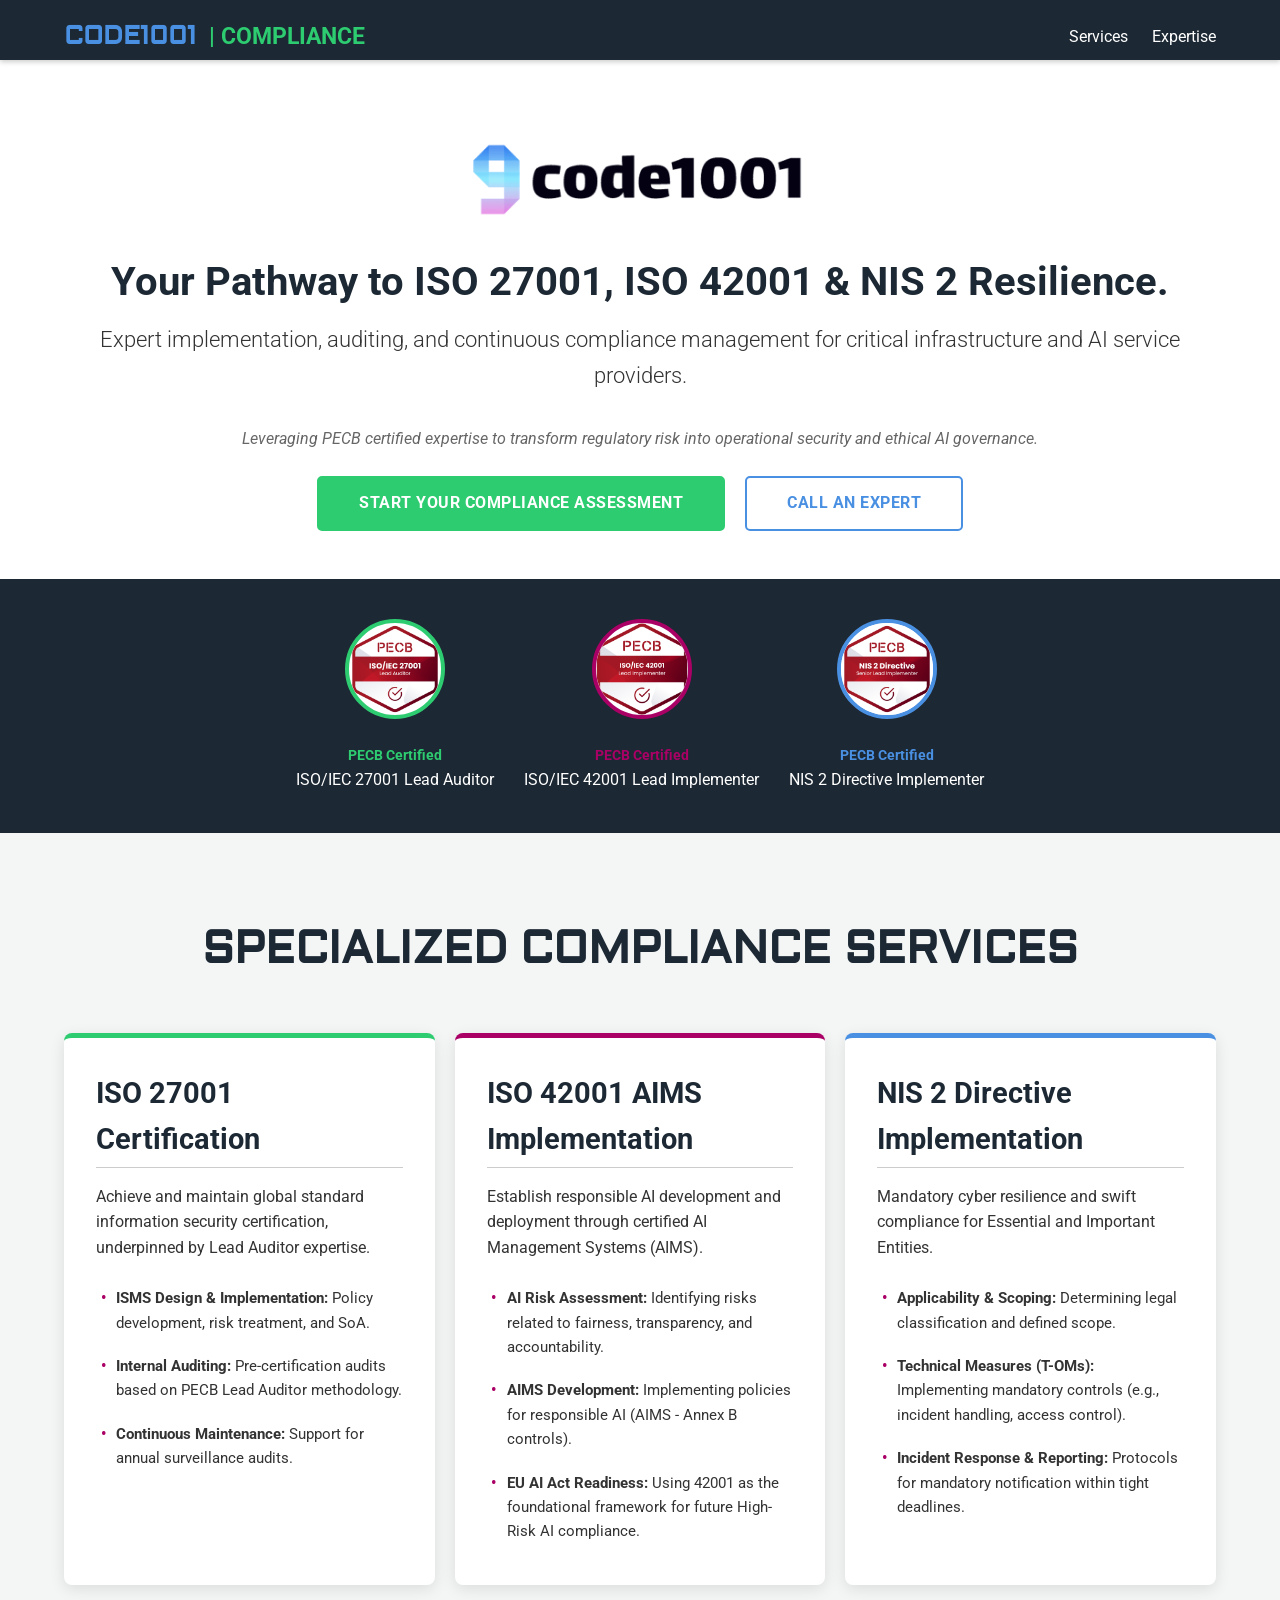
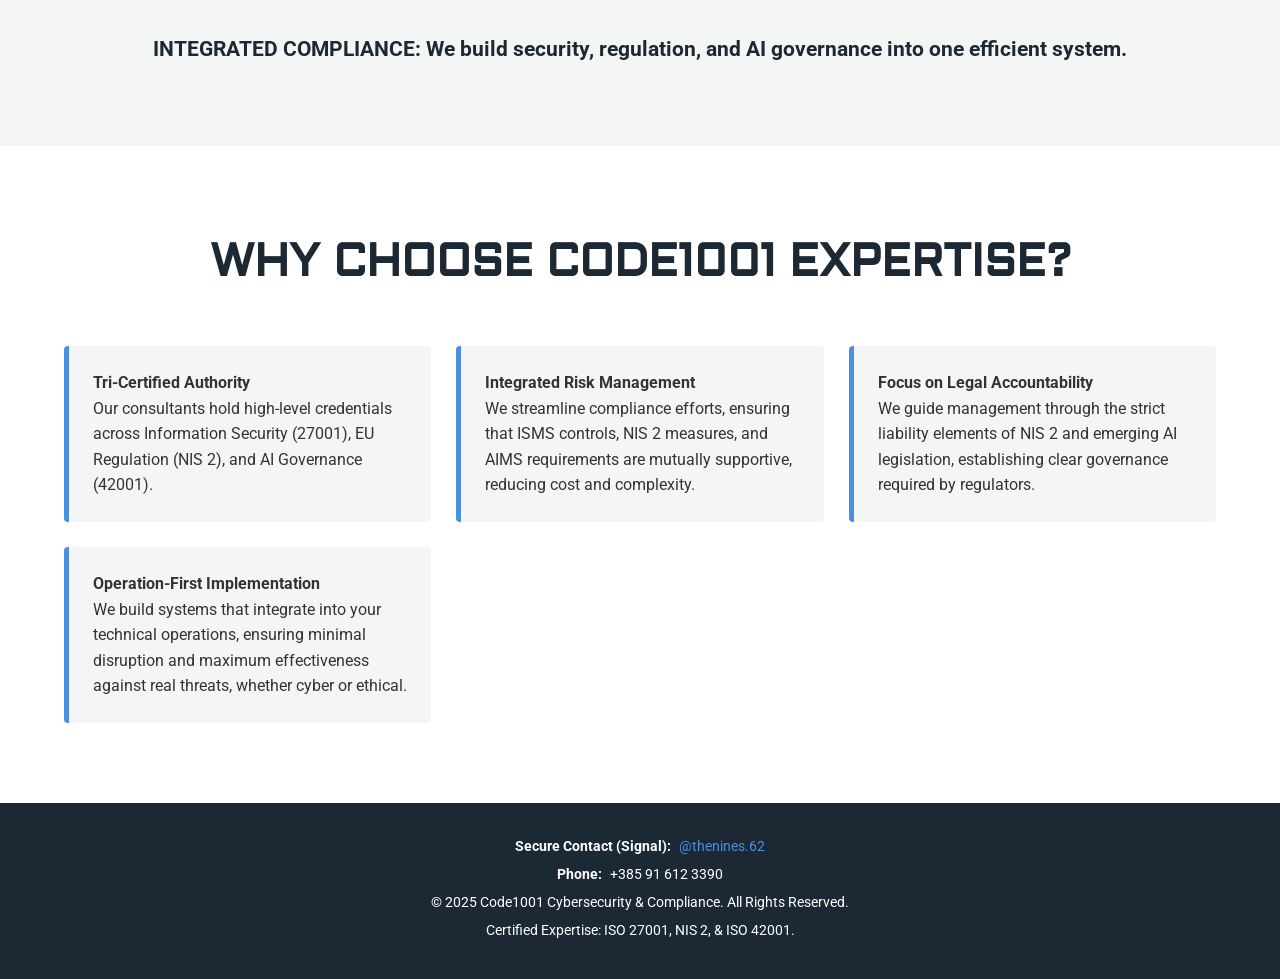
==== index.html @ cfdf5c10 "42001 added + SEO" ====
<!DOCTYPE html>
<html lang="en">
<head>
    <meta charset="UTF-8">
    <meta name="viewport" content="width=device-width, initial-scale=1.0">
    <title>Code1001: ISO 27001, ISO 42001 & NIS 2 Experts</title>

    <!-- SEO METADATA -->
    <meta name="description" content="Code1001 provides expert consulting and auditing for ISO 27001, NIS 2 Directive implementation, and ISO 42001 AI Management Systems (AIMS). Tri-certified PECB expertise for EU resilience and ethical AI governance.">

    <!-- FAVICON LINK (Assuming favicon.ico is in the repository root) -->
    <link rel="icon" href="/favicon.ico" type="image/x-icon">
    
    <!-- Google Fonts Link (Including Aldrich for Logo Match) -->
    <link href="https://fonts.googleapis.com/css2?family=Aldrich&family=Roboto:wght@300;400;700&display=swap" rel="stylesheet">
    
    <!-- Embedded CSS starts here -->
    <style>
        /* --- COLOR PALETTE (Unified) --- */
        :root {
            --brand-primary: #1C2833;       /* Dark Slate */
            --brand-accent-light: #4A90E2;  /* Cyan/Blue (NIS 2 Accent) */
            --tech-accent-magenta: #AA0066; /* Magenta/Pink (ISO 42001 Accent / List Icons) */
            --compliance-accent: #2ECC71;   /* Strong Green (ISO 27001 & Primary CTAs) */
            --text-color: #333;
            --dark-text: #1C2833;
            --light-bg: #F4F6F6; 
            --white: #ffffff;
            --header-height: 60px; /* Define header height for scrolling fix */
        }

        * {
            margin: 0;
            padding: 0;
            box-sizing: border-box;
        }

        body {
            font-family: 'Roboto', sans-serif;
            line-height: 1.6;
            color: var(--text-color);
            background-color: var(--white);
            scroll-behavior: smooth; /* Added for smoother navigation jumps */
        }

        .container {
            width: 90%;
            max-width: 1200px;
            margin: 0 auto;
        }

        /* --- Header/Navigation --- */
        header {
            background: var(--brand-primary);
            color: var(--white);
            padding: 1rem 0;
            box-shadow: 0 2px 5px rgba(0, 0, 0, 0.2);
            position: sticky; /* Sticky header for better UX */
            top: 0;
            z-index: 1000;
            height: var(--header-height);
        }

        header .container {
            display: flex;
            justify-content: space-between;
            align-items: center;
        }
        
        /* Stylized Text Logo for Navigation */
        .logo {
            font-family: 'Aldrich', sans-serif; 
            font-size: 1.6rem;
            font-weight: 700;
            color: var(--brand-accent-light); 
            text-decoration: none;
            text-transform: uppercase;
        }
        
        /* Style for the secondary compliance text */
        .logo-descriptor {
            color: var(--compliance-accent); /* Use green for compliance */
            font-size: 0.9em;
            margin-left: 5px;
            font-family: 'Roboto', sans-serif; /* Use standard font for descriptor */
        }

        header nav a {
            color: var(--white) !important;
            text-decoration: none;
            margin-left: 20px;
            padding-bottom: 3px; 
            transition: color 0.3s, border-bottom 0.3s ease-out;
            border-bottom: 2px solid transparent; 
        }
        header nav a:hover {
            color: var(--brand-accent-light) !important;
            border-bottom: 2px solid var(--brand-accent-light); 
        }

        /* --- Anchor Scroll Fix --- */
        section {
            position: relative;
        }
        section::before {
            content: "";
            display: block;
            height: var(--header-height); 
            margin-top: calc(-1 * var(--header-height));
            visibility: hidden;
            pointer-events: none;
        }
        /* --- End Anchor Scroll Fix --- */


        /* --- Hero Section --- */
        #hero {
            padding: 5rem 0 3rem; 
            background: var(--white);
            text-align: center;
        }
        
        .hero-logo img {
            max-width: 350px; 
            height: auto;
            margin-bottom: 2rem;
            display: block;
            margin: 0 auto 2rem;
        }

        #hero h1 {
            font-size: 2.5rem; 
            color: var(--dark-text);
            margin-bottom: 0.5rem;
        }

        #hero p.subtitle {
            font-size: 1.4rem;
            color: var(--text-color);
            margin-bottom: 2rem;
            font-weight: 300;
        }

        .cta-group a {
            display: inline-block;
            padding: 0.8rem 2.5rem; 
            margin: 0 0.5rem; 
            border-radius: 5px;
            text-decoration: none;
            font-weight: 700;
            text-transform: uppercase;
            letter-spacing: 0.5px;
            transition: background-color 0.3s, transform 0.1s;
        }
        .cta-group a:active {
            transform: scale(0.98);
        }

        /* Primary CTA uses Compliance Green */
        .cta-primary {
            background: var(--compliance-accent);
            color: var(--white);
            border: 2px solid var(--compliance-accent);
        }
        
        /* Secondary CTA (Call) uses Tech Cyan Accent */
        .cta-secondary {
            background: none;
            color: var(--brand-accent-light);
            border: 2px solid var(--brand-accent-light);
        }
        .cta-secondary:hover {
            background: var(--brand-accent-light);
            color: var(--white);
        }


        /* --- Badge Credibility Bar --- */
        .credibility-bar {
            background: var(--brand-primary);
            padding: 2.5rem 0;
            text-align: center;
        }
        .badge-list {
            display: flex;
            justify-content: center;
            gap: 30px; 
            flex-wrap: wrap;
        }
        .badge-item {
            text-align: center;
            color: var(--white);
            max-width: 250px;
        }
        .badge-item img {
            width: 100px; 
            height: 100px;
            background: var(--white);
            border-radius: 50%;
            margin-bottom: 10px;
            object-fit: contain;
            /* Default: ISO 27001 (Green) */
            border: 4px solid var(--compliance-accent); 
        }
        .badge-item strong {
            display: block;
            margin-top: 0.5rem;
            font-size: 0.9rem;
            color: var(--compliance-accent); 
        }
        
        /* NIS 2 Styling (Cyan) */
        .badge-item.nis2-badge img {
            border-color: var(--brand-accent-light);
        }
        .badge-item.nis2-badge strong {
            color: var(--brand-accent-light);
        }

        /* ISO 42001 Styling (Magenta) */
        .badge-item.ai-badge img {
            border-color: var(--tech-accent-magenta);
        }
        .badge-item.ai-badge strong {
            color: var(--tech-accent-magenta); 
        }


        /* --- Services Section --- */
        #services {
            padding: 5rem 0;
            background: var(--light-bg);
        }

        .section-title {
            font-family: 'Aldrich', sans-serif; 
            text-align: center;
            font-size: 2.8rem;
            color: var(--brand-primary);
            margin-bottom: 3rem;
            text-transform: uppercase;
        }

        .service-pillars {
            display: flex;
            gap: 20px; 
            justify-content: center;
            flex-wrap: wrap;
        }

        .pillar {
            flex: 1;
            min-width: 300px;
            background: var(--white);
            padding: 2rem;
            border-radius: 8px;
            box-shadow: 0 4px 15px rgba(0, 0, 0, 0.1);
            /* Default border (ISO 27001) */
            border-top: 5px solid var(--compliance-accent); 
        }
        /* NIS 2 Pillar Border (Cyan) */
        .pillar.nis2-pillar {
            border-top: 5px solid var(--brand-accent-light);
        }
        /* AI Pillar Border (Magenta) */
        .pillar.ai-pillar {
            border-top: 5px solid var(--tech-accent-magenta);
        }

        .pillar h3 {
            color: var(--brand-primary);
            font-size: 1.8rem;
            margin-bottom: 1rem;
            padding-bottom: 5px;
            border-bottom: 1px solid #ccc;
        }

        .pillar ul {
            list-style: none;
            padding-left: 0;
        }
        .pillar ul li {
            padding: 0.6rem 0;
            font-size: 0.95rem;
            position: relative;
            padding-left: 20px;
        }
        .pillar ul li::before {
            content: "•";
            color: var(--tech-accent-magenta); /* Use magenta for list markers to align with logo */
            font-weight: bold;
            display: inline-block;
            width: 1em;
            margin-left: -1em;
        }
        
        /* --- Why Us Section --- */
        #why-us {
            background: var(--white);
            padding: 5rem 0;
            text-align: center;
        }
        .advantage-grid {
            display: grid;
            grid-template-columns: repeat(auto-fit, minmax(280px, 1fr));
            gap: 25px;
            margin-top: 2rem;
        }
        .advantage-item {
            background: var(--light-bg);
            padding: 1.5rem;
            border-left: 5px solid var(--brand-accent-light); /* Highlight with cyan accent */
            text-align: left;
            border-radius: 4px;
        }
        
        /* --- Footer --- */
        footer {
            background: var(--brand-primary);
            color: var(--white);
            padding: 2rem 0;
            text-align: center;
            font-size: 0.9rem;
        }
        footer a {
            color: var(--brand-accent-light);
            text-decoration: none;
        }
        footer p {
            margin-bottom: 5px;
        }
        .footer-contact-item strong {
            font-weight: 700;
            color: var(--white); /* Ensure contrast */
            margin-right: 5px;
        }

        /* --- Responsiveness --- */
        @media (max-width: 1000px) {
            .badge-item img {
                width: 120px; 
                height: 120px;
            }
        }
        @media (max-width: 768px) {
            #hero h1 {
                font-size: 2rem;
            }
            .cta-group a {
                display: block; /* Stack CTAs on mobile */
                margin: 0.5rem auto;
            }
            .service-pillars {
                flex-direction: column;
            }
            .hero-logo img {
                max-width: 90%;
            }
        }
    </style>
</head>
<body>

    <header>
        <div class="container">
            <!-- HEADER LOGO: Stylized Text (CODE1001 | Compliance) -->
            <a href="#" class="logo">
                CODE1001
                <span class="logo-descriptor">| Compliance</span>
            </a>
            
            <nav>
                <a href="#services">Services</a>
                <a href="#why-us">Expertise</a>
            </nav>
        </div>
    </header>

    <section id="hero">
        <div class="container">
            <!-- HERO LOGO: Clean Image -->
            <div class="hero-logo">
                <img src="assets/logo-code1001.png" alt="Code1001 Logo">
            </div>

            <h1>Your Pathway to ISO 27001, ISO 42001 & NIS 2 Resilience.</h1>
            <p class="subtitle">Expert implementation, auditing, and continuous compliance management for critical infrastructure and AI service providers.</p>
            
            <p style="margin-bottom: 1.5rem; font-style: italic; color: #666;">Leveraging PECB certified expertise to transform regulatory risk into operational security and ethical AI governance.</p>

            <div class="cta-group">
                <a href="mailto:info@code1001.eu?subject=Compliance%20Assessment" class="cta-primary" aria-label="Start Your Compliance Assessment via Email">Start Your Compliance Assessment</a>
                <a href="tel:+385916123390" class="cta-secondary" aria-label="Call Expert Phone Number">Call an Expert</a>
            </div>
        </div>
    </section>

    <!-- PECB Credibility Bar (Three Badges) -->
    <section class="credibility-bar">
        <div class="container">
            <div class="badge-list">
                <!-- 1. ISO 27001 (Green Accent) -->
                <div class="badge-item">
                    <img src="assets/badge-iso27001.png" alt="PECB ISO 27001 Lead Auditor Badge Placeholder">
                    <strong>PECB Certified</strong>
                    <p>ISO/IEC 27001 Lead Auditor</p>
                </div>
                <!-- 2. ISO 42001 (Magenta Accent) -->
                <div class="badge-item ai-badge">
                    <img src="assets/badge-iso42001.png" alt="PECB ISO 42001 Lead Implementer Badge Placeholder">
                    <strong>PECB Certified</strong>
                    <p>ISO/IEC 42001 Lead Implementer</p>
                </div>
                <!-- 3. NIS 2 (Cyan Accent) -->
                <div class="badge-item nis2-badge">
                    <img src="assets/badge-nis2.png" alt="PECB NIS 2 Directive Implementer Badge Placeholder">
                    <strong>PECB Certified</strong>
                    <p>NIS 2 Directive Implementer</p>
                </div>
            </div>
        </div>
    </section>

    <!-- Core Services (Three Pillars - Reordered) -->
    <section id="services">
        <div class="container">
            <h2 class="section-title">Specialized Compliance Services</h2>
            
            <div class="service-pillars">
                
                <!-- Pillar 1: ISO 27001 (Foundational Security - Green Accent) -->
                <div class="pillar iso27001-pillar">
                    <h3>ISO 27001 Certification</h3>
                    <p style="margin-bottom: 1rem;">Achieve and maintain global standard information security certification, underpinned by Lead Auditor expertise.</p>
                    <ul>
                        <li><strong>ISMS Design & Implementation:</strong> Policy development, risk treatment, and SoA.</li>
                        <li><strong>Internal Auditing:</strong> Pre-certification audits based on PECB Lead Auditor methodology.</li>
                        <li><strong>Continuous Maintenance:</strong> Support for annual surveillance audits.</li>
                    </ul>
                </div>
                
                <!-- Pillar 2: ISO 42001 (AI Governance - Magenta Accent) -->
                <div class="pillar ai-pillar">
                    <h3>ISO 42001 AIMS Implementation</h3>
                    <p style="margin-bottom: 1rem;">Establish responsible AI development and deployment through certified AI Management Systems (AIMS).</p>
                    <ul>
                        <li><strong>AI Risk Assessment:</strong> Identifying risks related to fairness, transparency, and accountability.</li>
                        <li><strong>AIMS Development:</strong> Implementing policies for responsible AI (AIMS - Annex B controls).</li>
                        <li><strong>EU AI Act Readiness:</strong> Using 42001 as the foundational framework for future High-Risk AI compliance.</li>
                    </ul>
                </div>

                <!-- Pillar 3: NIS 2 Directive (Mandatory Regulation - Cyan Accent) -->
                <div class="pillar nis2-pillar">
                    <h3>NIS 2 Directive Implementation</h3>
                    <p style="margin-bottom: 1rem;">Mandatory cyber resilience and swift compliance for Essential and Important Entities.</p>
                    <ul>
                        <li><strong>Applicability & Scoping:</strong> Determining legal classification and defined scope.</li>
                        <li><strong>Technical Measures (T-OMs):</strong> Implementing mandatory controls (e.g., incident handling, access control).</li>
                        <li><strong>Incident Response & Reporting:</strong> Protocols for mandatory notification within tight deadlines.</li>
                    </ul>
                </div>
            </div>
            
            <div style="text-align: center; margin-top: 3rem;">
                <p style="font-size: 1.3rem; font-weight: 700; color: var(--brand-primary);">INTEGRATED COMPLIANCE: We build security, regulation, and AI governance into one efficient system.</p>
            </div>
        </div>
    </section>

    <!-- Why Code1001 / Expertise -->
    <section id="why-us">
        <div class="container">
            <h2 class="section-title">Why Choose Code1001 Expertise?</h2>
            <div class="advantage-grid">
                <div class="advantage-item">
                    <h4>Tri-Certified Authority</h4>
                    <p>Our consultants hold high-level credentials across Information Security (27001), EU Regulation (NIS 2), and AI Governance (42001).</p>
                </div>
                <div class="advantage-item">
                    <h4>Integrated Risk Management</h4>
                    <p>We streamline compliance efforts, ensuring that ISMS controls, NIS 2 measures, and AIMS requirements are mutually supportive, reducing cost and complexity.</p>
                </div>
                <div class="advantage-item">
                    <h4>Focus on Legal Accountability</h4>
                    <p>We guide management through the strict liability elements of NIS 2 and emerging AI legislation, establishing clear governance required by regulators.</p>
                </div>
                <div class="advantage-item">
                    <h4>Operation-First Implementation</h4>
                    <p>We build systems that integrate into your technical operations, ensuring minimal disruption and maximum effectiveness against real threats, whether cyber or ethical.</p>
                </div>
            </div>
        </div>
    </section>

    <footer>
        <div class="container">
            <p class="footer-contact-item"><strong>Secure Contact (Signal):</strong> <a href="signal://send?handle=thenines.62">@thenines.62</a></p>
            <p class="footer-contact-item"><strong>Phone:</strong> +385 91 612 3390</p>
            <p>&copy; 2025 Code1001 Cybersecurity & Compliance. All Rights Reserved.</p>
            <p>Certified Expertise: ISO 27001, NIS 2, & ISO 42001.</p>
        </div>
    </footer>

</body>
</html>
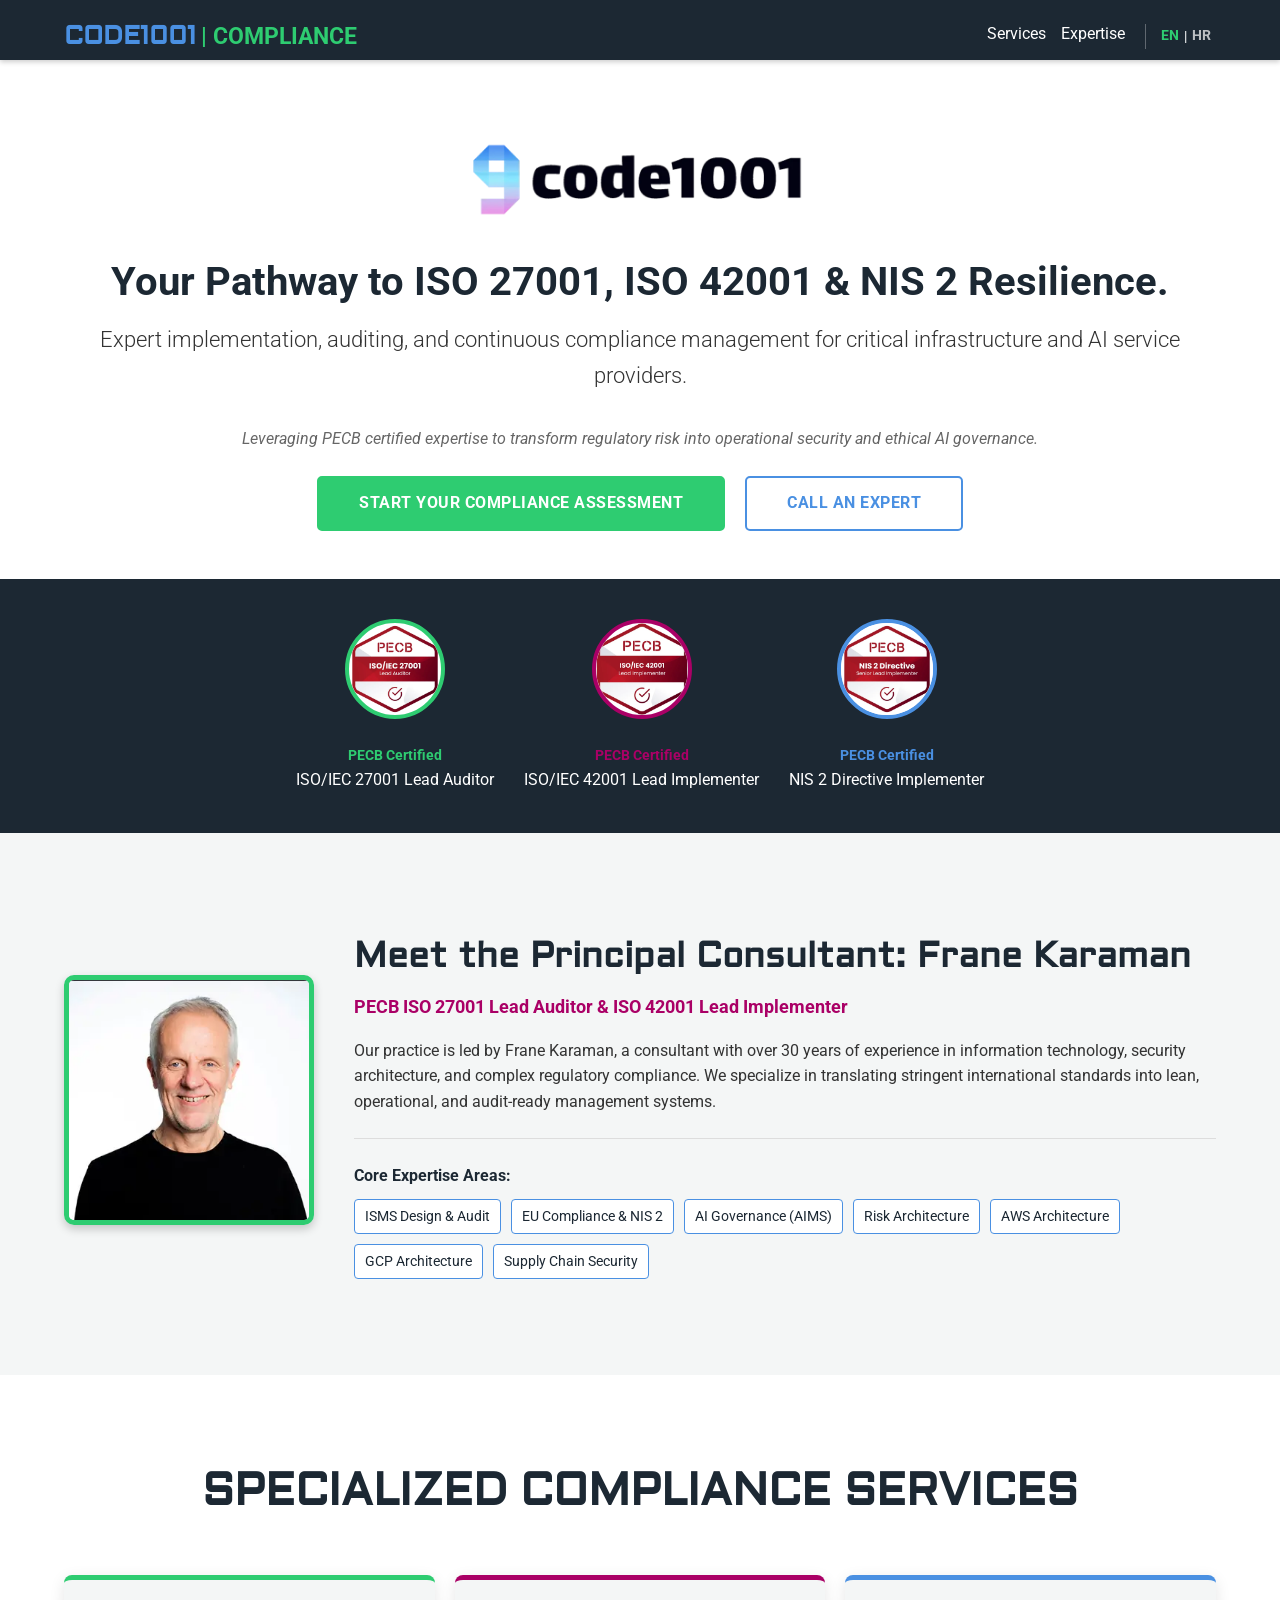
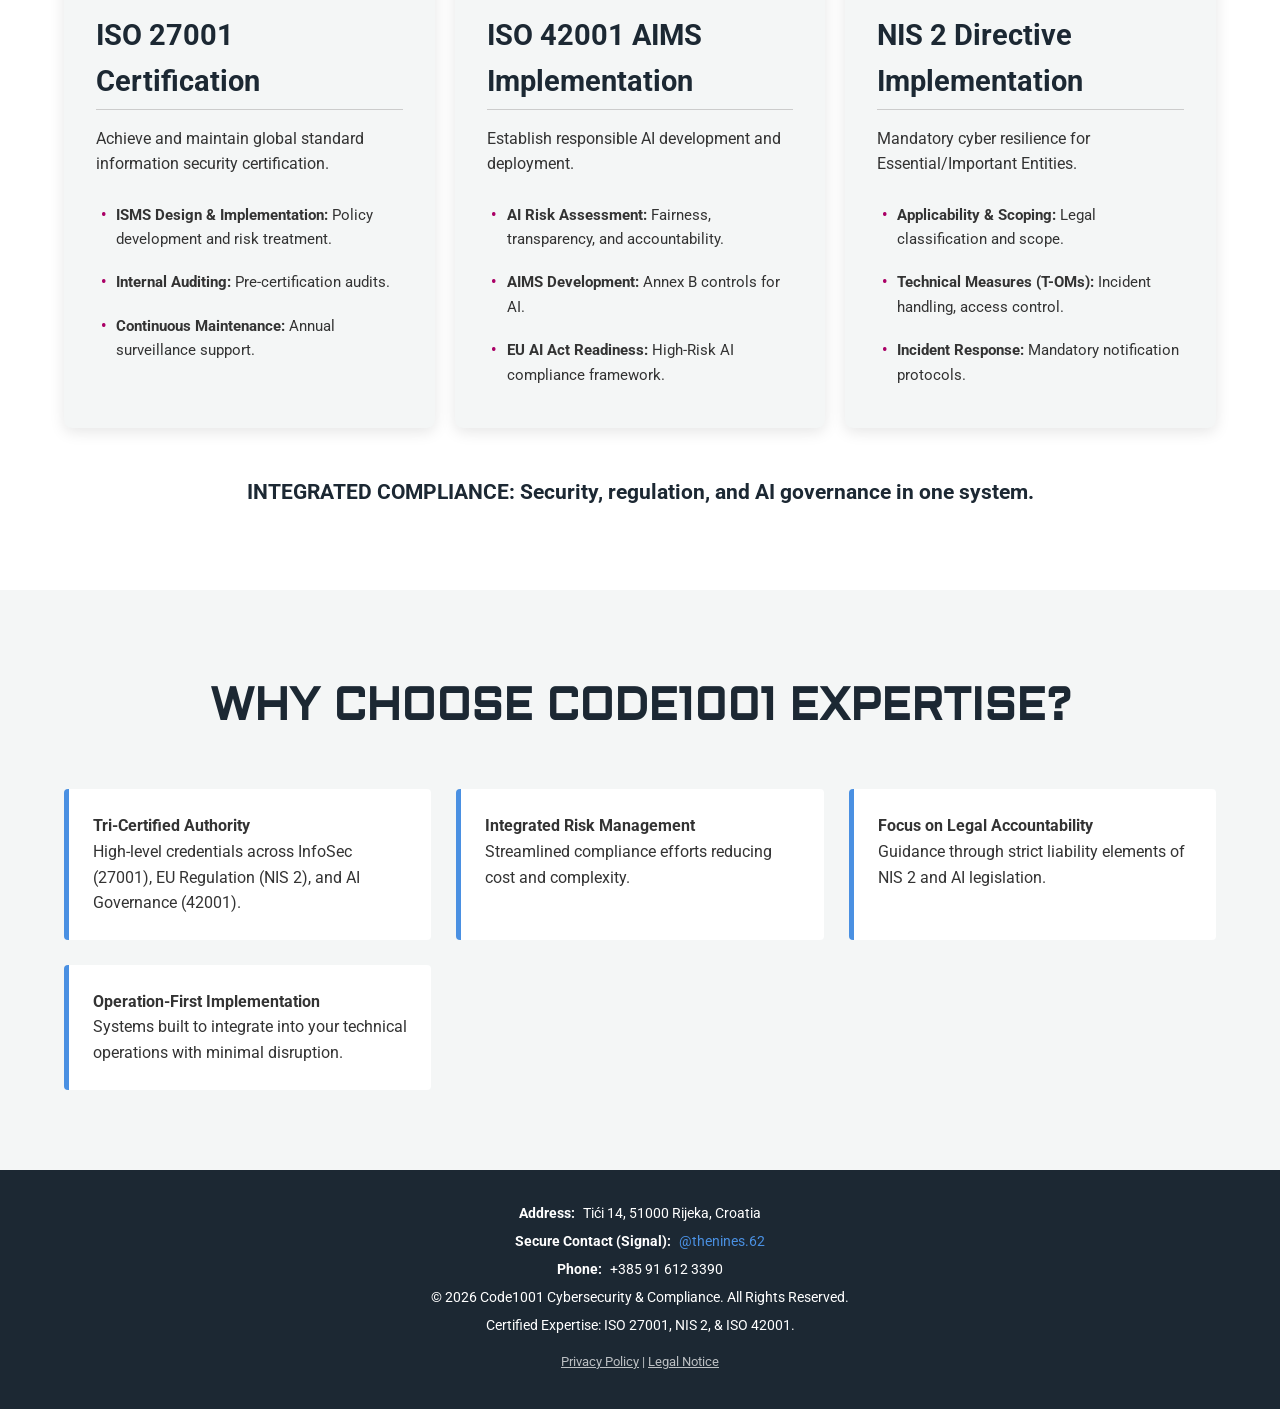
==== commit 1eb07a09: "HR/EN, photo" ====
--- a/index.html
+++ b/index.html
@@ -3,359 +3,229 @@
 <head>
     <meta charset="UTF-8">
     <meta name="viewport" content="width=device-width, initial-scale=1.0">
-    <title>Code1001: ISO 27001, ISO 42001 & NIS 2 Experts</title>
+    <title>ISO 27001, NIS 2 & ISO 42001 Consulting in Rijeka, Croatia | Code1001</title>
 
     <!-- SEO METADATA -->
-    <meta name="description" content="Code1001 provides expert consulting and auditing for ISO 27001, NIS 2 Directive implementation, and ISO 42001 AI Management Systems (AIMS). Tri-certified PECB expertise for EU resilience and ethical AI governance.">
-
-    <!-- FAVICON LINK (Assuming favicon.ico is in the repository root) -->
+    <meta name="description" content="Code1001 provides expert PECB consulting for ISO 27001, NIS 2 Directive implementation, and ISO 42001 (AIMS). Based in Rijeka, Croatia, we offer tri-certified expertise for global cyber resilience and ethical AI governance.">
+
+    <!-- OPEN GRAPH (Social Sharing) -->
+    <meta property="og:title" content="Code1001 | ISO 27001, NIS 2 & AI Governance Experts">
+    <meta property="og:description" content="Expert implementation and auditing led by Frane Karaman. ISO 27001, NIS 2, and ISO 42001 AI Management Systems.">
+    <meta property="og:image" content="assets/logo-code1001.webp">
+    <meta property="og:url" content="https://code1001.eu">
+    <meta property="og:type" content="website">
+
+    <!-- JSON-LD SCHEMA (Local Business) -->
+    <script type="application/ld+json">
+    {
+      "@context": "https://schema.org",
+      "@type": "ProfessionalService",
+      "name": "Code1001",
+      "image": "https://code1001.eu/assets/logo-code1001.webp",
+      "@id": "https://code1001.eu",
+      "url": "https://code1001.eu",
+      "telephone": "+385916123390",
+      "address": {
+        "@type": "PostalAddress",
+        "streetAddress": "Tići 14",
+        "addressLocality": "Rijeka",
+        "postalCode": "51000",
+        "addressCountry": "HR"
+      },
+      "geo": {
+        "@type": "GeoCoordinates",
+        "latitude": 45.3271, 
+        "longitude": 14.4422
+      },
+      "description": "ISO 27001, NIS 2 & ISO 42001 Compliance Consulting and Auditing.",
+      "founder": {
+        "@type": "Person",
+        "name": "Frane Karaman"
+      }
+    }
+    </script>
+
+    <!-- FAVICON LINK -->
     <link rel="icon" href="/favicon.ico" type="image/x-icon">
     
-    <!-- Google Fonts Link (Including Aldrich for Logo Match) -->
+    <!-- Google Fonts Link -->
     <link href="https://fonts.googleapis.com/css2?family=Aldrich&family=Roboto:wght@300;400;700&display=swap" rel="stylesheet">
     
-    <!-- Embedded CSS starts here -->
+    <!-- SMART LANGUAGE REDIRECTION SCRIPT -->
+    <script>
+        // Check if we have already redirected this session to avoid infinite loops
+        if (!sessionStorage.getItem('language_redirected')) {
+            const userLang = navigator.language || navigator.userLanguage;
+            if (userLang.toLowerCase().includes('hr')) {
+                // Mark as redirected so it doesn't happen again if they click 'EN' manually
+                sessionStorage.setItem('language_redirected', 'true');
+                window.location.replace('hr.html');
+            }
+        }
+    </script>
+    
+    <!-- Embedded CSS -->
     <style>
-        /* --- COLOR PALETTE (Unified) --- */
         :root {
             --brand-primary: #1C2833;       /* Dark Slate */
-            --brand-accent-light: #4A90E2;  /* Cyan/Blue (NIS 2 Accent) */
-            --tech-accent-magenta: #AA0066; /* Magenta/Pink (ISO 42001 Accent / List Icons) */
-            --compliance-accent: #2ECC71;   /* Strong Green (ISO 27001 & Primary CTAs) */
+            --brand-accent-light: #4A90E2;  /* Cyan/Blue (NIS 2) */
+            --tech-accent-magenta: #AA0066; /* Magenta/Pink (ISO 42001) */
+            --compliance-accent: #2ECC71;   /* Strong Green (ISO 27001) */
             --text-color: #333;
             --dark-text: #1C2833;
             --light-bg: #F4F6F6; 
             --white: #ffffff;
-            --header-height: 60px; /* Define header height for scrolling fix */
-        }
-
-        * {
-            margin: 0;
-            padding: 0;
-            box-sizing: border-box;
-        }
+            --header-height: 60px;
+        }
+
+        * { margin: 0; padding: 0; box-sizing: border-box; }
 
         body {
             font-family: 'Roboto', sans-serif;
             line-height: 1.6;
             color: var(--text-color);
             background-color: var(--white);
-            scroll-behavior: smooth; /* Added for smoother navigation jumps */
-        }
-
-        .container {
-            width: 90%;
-            max-width: 1200px;
-            margin: 0 auto;
-        }
-
-        /* --- Header/Navigation --- */
+            scroll-behavior: smooth;
+        }
+
+        .container { width: 90%; max-width: 1200px; margin: 0 auto; }
+
+        /* --- Header --- */
         header {
             background: var(--brand-primary);
             color: var(--white);
             padding: 1rem 0;
             box-shadow: 0 2px 5px rgba(0, 0, 0, 0.2);
-            position: sticky; /* Sticky header for better UX */
-            top: 0;
-            z-index: 1000;
+            position: sticky; top: 0; z-index: 1000;
             height: var(--header-height);
         }
-
-        header .container {
-            display: flex;
-            justify-content: space-between;
-            align-items: center;
-        }
-        
-        /* Stylized Text Logo for Navigation */
+        header .container { display: flex; justify-content: space-between; align-items: center; }
+        
         .logo {
             font-family: 'Aldrich', sans-serif; 
-            font-size: 1.6rem;
-            font-weight: 700;
+            font-size: 1.6rem; font-weight: 700;
             color: var(--brand-accent-light); 
-            text-decoration: none;
-            text-transform: uppercase;
-        }
-        
-        /* Style for the secondary compliance text */
-        .logo-descriptor {
-            color: var(--compliance-accent); /* Use green for compliance */
-            font-size: 0.9em;
-            margin-left: 5px;
-            font-family: 'Roboto', sans-serif; /* Use standard font for descriptor */
-        }
-
+            text-decoration: none; text-transform: uppercase;
+        }
+        .logo-descriptor { color: var(--compliance-accent); font-size: 0.9em; margin-left: 5px; font-family: 'Roboto', sans-serif; }
+
+        header nav { display: flex; align-items: center; flex-shrink: 0; }
         header nav a {
-            color: var(--white) !important;
-            text-decoration: none;
-            margin-left: 20px;
-            padding-bottom: 3px; 
+            color: var(--white) !important; text-decoration: none;
+            margin-left: 15px; padding-bottom: 3px; 
             transition: color 0.3s, border-bottom 0.3s ease-out;
-            border-bottom: 2px solid transparent; 
-        }
-        header nav a:hover {
-            color: var(--brand-accent-light) !important;
-            border-bottom: 2px solid var(--brand-accent-light); 
-        }
-
-        /* --- Anchor Scroll Fix --- */
-        section {
-            position: relative;
-        }
-        section::before {
-            content: "";
-            display: block;
-            height: var(--header-height); 
-            margin-top: calc(-1 * var(--header-height));
-            visibility: hidden;
-            pointer-events: none;
-        }
-        /* --- End Anchor Scroll Fix --- */
-
-
-        /* --- Hero Section --- */
-        #hero {
-            padding: 5rem 0 3rem; 
-            background: var(--white);
-            text-align: center;
-        }
-        
-        .hero-logo img {
-            max-width: 350px; 
-            height: auto;
-            margin-bottom: 2rem;
-            display: block;
-            margin: 0 auto 2rem;
-        }
-
-        #hero h1 {
-            font-size: 2.5rem; 
-            color: var(--dark-text);
-            margin-bottom: 0.5rem;
-        }
-
-        #hero p.subtitle {
-            font-size: 1.4rem;
-            color: var(--text-color);
-            margin-bottom: 2rem;
-            font-weight: 300;
-        }
+            border-bottom: 2px solid transparent; white-space: nowrap; 
+        }
+        header nav a:hover { color: var(--brand-accent-light) !important; border-bottom: 2px solid var(--brand-accent-light); }
+        
+        .lang-switcher {
+            font-size: 0.9em; margin-left: 20px; padding-left: 10px;
+            border-left: 1px solid rgba(255, 255, 255, 0.3);
+            display: flex; align-items: center; height: 100%; white-space: nowrap;
+        }
+        .lang-switcher a { padding: 0 5px; font-weight: 700; opacity: 0.7; margin-left: 0; }
+        .lang-switcher a.active { opacity: 1.0; color: var(--compliance-accent) !important; }
+
+        /* Scroll offset fix */
+        section { position: relative; }
+        section::before { content: ""; display: block; height: var(--header-height); margin-top: calc(-1 * var(--header-height)); visibility: hidden; pointer-events: none; }
+
+        /* --- Hero --- */
+        #hero { padding: 5rem 0 3rem; background: var(--white); text-align: center; }
+        .hero-logo img { max-width: 350px; height: auto; margin: 0 auto 2rem; display: block; }
+        #hero h1 { font-size: 2.5rem; color: var(--dark-text); margin-bottom: 0.5rem; }
+        #hero p.subtitle { font-size: 1.4rem; color: var(--text-color); margin-bottom: 2rem; font-weight: 300; }
 
         .cta-group a {
-            display: inline-block;
-            padding: 0.8rem 2.5rem; 
-            margin: 0 0.5rem; 
-            border-radius: 5px;
-            text-decoration: none;
-            font-weight: 700;
-            text-transform: uppercase;
-            letter-spacing: 0.5px;
+            display: inline-block; padding: 0.8rem 2.5rem; margin: 0 0.5rem; 
+            border-radius: 5px; text-decoration: none; font-weight: 700;
+            text-transform: uppercase; letter-spacing: 0.5px;
             transition: background-color 0.3s, transform 0.1s;
         }
-        .cta-group a:active {
-            transform: scale(0.98);
-        }
-
-        /* Primary CTA uses Compliance Green */
-        .cta-primary {
-            background: var(--compliance-accent);
-            color: var(--white);
-            border: 2px solid var(--compliance-accent);
-        }
-        
-        /* Secondary CTA (Call) uses Tech Cyan Accent */
-        .cta-secondary {
-            background: none;
-            color: var(--brand-accent-light);
-            border: 2px solid var(--brand-accent-light);
-        }
-        .cta-secondary:hover {
-            background: var(--brand-accent-light);
-            color: var(--white);
-        }
-
-
-        /* --- Badge Credibility Bar --- */
-        .credibility-bar {
-            background: var(--brand-primary);
-            padding: 2.5rem 0;
-            text-align: center;
-        }
-        .badge-list {
-            display: flex;
-            justify-content: center;
-            gap: 30px; 
-            flex-wrap: wrap;
-        }
-        .badge-item {
-            text-align: center;
-            color: var(--white);
-            max-width: 250px;
-        }
+        .cta-group a:active { transform: scale(0.98); }
+        .cta-primary { background: var(--compliance-accent); color: var(--white); border: 2px solid var(--compliance-accent); }
+        .cta-secondary { background: none; color: var(--brand-accent-light); border: 2px solid var(--brand-accent-light); }
+        .cta-secondary:hover { background: var(--brand-accent-light); color: var(--white); }
+
+        /* --- Badges --- */
+        .credibility-bar { background: var(--brand-primary); padding: 2.5rem 0; text-align: center; }
+        .badge-list { display: flex; justify-content: center; gap: 30px; flex-wrap: wrap; }
+        .badge-item { text-align: center; color: var(--white); max-width: 250px; }
+        
+        /* Interactive Hover for Badges */
         .badge-item img {
-            width: 100px; 
-            height: 100px;
-            background: var(--white);
-            border-radius: 50%;
-            margin-bottom: 10px;
-            object-fit: contain;
-            /* Default: ISO 27001 (Green) */
+            width: 100px; height: 100px; background: var(--white);
+            border-radius: 50%; margin-bottom: 10px; object-fit: contain;
             border: 4px solid var(--compliance-accent); 
-        }
-        .badge-item strong {
-            display: block;
-            margin-top: 0.5rem;
-            font-size: 0.9rem;
-            color: var(--compliance-accent); 
-        }
-        
-        /* NIS 2 Styling (Cyan) */
-        .badge-item.nis2-badge img {
-            border-color: var(--brand-accent-light);
-        }
-        .badge-item.nis2-badge strong {
-            color: var(--brand-accent-light);
-        }
-
-        /* ISO 42001 Styling (Magenta) */
-        .badge-item.ai-badge img {
-            border-color: var(--tech-accent-magenta);
-        }
-        .badge-item.ai-badge strong {
-            color: var(--tech-accent-magenta); 
-        }
-
-
-        /* --- Services Section --- */
-        #services {
-            padding: 5rem 0;
-            background: var(--light-bg);
-        }
-
+            transition: transform 0.3s ease; /* Animation */
+        }
+        .badge-item:hover img { transform: translateY(-5px); }
+
+        .badge-item strong { display: block; margin-top: 0.5rem; font-size: 0.9rem; color: var(--compliance-accent); }
+        
+        .badge-item.nis2-badge img { border-color: var(--brand-accent-light); }
+        .badge-item.nis2-badge strong { color: var(--brand-accent-light); }
+        .badge-item.ai-badge img { border-color: var(--tech-accent-magenta); }
+        .badge-item.ai-badge strong { color: var(--tech-accent-magenta); }
+
+        /* --- Consultant Profile --- */
+        #consultant-profile { padding: 6rem 0; background: var(--light-bg); }
+        .profile-content { display: flex; align-items: center; gap: 40px; }
+        .profile-image-container { flex-shrink: 0; width: 250px; }
+        .profile-image {
+            width: 100%; height: 250px; object-fit: cover;
+            border-radius: 10px; border: 5px solid var(--compliance-accent);
+            box-shadow: 0 4px 10px rgba(0, 0, 0, 0.2);
+        }
+        .profile-text h2 { font-family: 'Aldrich', sans-serif; color: var(--brand-primary); font-size: 2.2rem; margin-bottom: 0.5rem; }
+        .profile-credentials { color: var(--tech-accent-magenta); font-weight: 700; font-size: 1.1rem; margin-bottom: 1rem; }
+        .profile-expertise { margin-top: 1.5rem; padding-top: 1.5rem; border-top: 1px solid #ddd; }
+        .expertise-list { display: flex; gap: 10px; flex-wrap: wrap; margin-top: 10px; }
+        .expertise-list span {
+            font-size: 0.9em; padding: 5px 10px; background: var(--white);
+            border: 1px solid var(--brand-accent-light); color: var(--dark-text); border-radius: 4px;
+        }
+
+        /* --- Services --- */
+        #services { padding: 5rem 0; background: var(--white); }
         .section-title {
-            font-family: 'Aldrich', sans-serif; 
-            text-align: center;
-            font-size: 2.8rem;
-            color: var(--brand-primary);
-            margin-bottom: 3rem;
-            text-transform: uppercase;
-        }
-
-        .service-pillars {
-            display: flex;
-            gap: 20px; 
-            justify-content: center;
-            flex-wrap: wrap;
-        }
-
+            font-family: 'Aldrich', sans-serif; text-align: center;
+            font-size: 2.8rem; color: var(--brand-primary); margin-bottom: 3rem; text-transform: uppercase;
+        }
+        .service-pillars { display: flex; gap: 20px; justify-content: center; flex-wrap: wrap; }
+        
         .pillar {
-            flex: 1;
-            min-width: 300px;
-            background: var(--white);
-            padding: 2rem;
-            border-radius: 8px;
-            box-shadow: 0 4px 15px rgba(0, 0, 0, 0.1);
-            /* Default border (ISO 27001) */
-            border-top: 5px solid var(--compliance-accent); 
-        }
-        /* NIS 2 Pillar Border (Cyan) */
-        .pillar.nis2-pillar {
-            border-top: 5px solid var(--brand-accent-light);
-        }
-        /* AI Pillar Border (Magenta) */
-        .pillar.ai-pillar {
-            border-top: 5px solid var(--tech-accent-magenta);
-        }
-
-        .pillar h3 {
-            color: var(--brand-primary);
-            font-size: 1.8rem;
-            margin-bottom: 1rem;
-            padding-bottom: 5px;
-            border-bottom: 1px solid #ccc;
-        }
-
-        .pillar ul {
-            list-style: none;
-            padding-left: 0;
-        }
-        .pillar ul li {
-            padding: 0.6rem 0;
-            font-size: 0.95rem;
-            position: relative;
-            padding-left: 20px;
-        }
-        .pillar ul li::before {
-            content: "•";
-            color: var(--tech-accent-magenta); /* Use magenta for list markers to align with logo */
-            font-weight: bold;
-            display: inline-block;
-            width: 1em;
-            margin-left: -1em;
-        }
-        
-        /* --- Why Us Section --- */
-        #why-us {
-            background: var(--white);
-            padding: 5rem 0;
-            text-align: center;
-        }
-        .advantage-grid {
-            display: grid;
-            grid-template-columns: repeat(auto-fit, minmax(280px, 1fr));
-            gap: 25px;
-            margin-top: 2rem;
-        }
-        .advantage-item {
-            background: var(--light-bg);
-            padding: 1.5rem;
-            border-left: 5px solid var(--brand-accent-light); /* Highlight with cyan accent */
-            text-align: left;
-            border-radius: 4px;
-        }
-        
+            flex: 1; min-width: 300px; background: var(--light-bg); padding: 2rem;
+            border-radius: 8px; box-shadow: 0 4px 15px rgba(0, 0, 0, 0.1);
+            border-top: 5px solid var(--compliance-accent);
+            transition: transform 0.3s ease, box-shadow 0.3s ease; /* Hover Animation */
+        }
+        .pillar:hover { transform: translateY(-5px); box-shadow: 0 10px 20px rgba(0, 0, 0, 0.15); }
+
+        .pillar.nis2-pillar { border-top: 5px solid var(--brand-accent-light); }
+        .pillar.ai-pillar { border-top: 5px solid var(--tech-accent-magenta); }
+        .pillar h3 { color: var(--brand-primary); font-size: 1.8rem; margin-bottom: 1rem; border-bottom: 1px solid #ccc; padding-bottom: 5px; }
+        .pillar ul { list-style: none; padding-left: 0; }
+        .pillar ul li { padding: 0.6rem 0; font-size: 0.95rem; padding-left: 20px; position: relative; }
+        .pillar ul li::before { content: "•"; color: var(--tech-accent-magenta); font-weight: bold; display: inline-block; width: 1em; margin-left: -1em; }
+
+        /* --- Why Us --- */
+        #why-us { padding: 5rem 0; background: var(--light-bg); }
+        .advantage-grid { display: grid; grid-template-columns: repeat(auto-fit, minmax(280px, 1fr)); gap: 25px; margin-top: 2rem; }
+        .advantage-item { background: var(--white); padding: 1.5rem; border-left: 5px solid var(--brand-accent-light); border-radius: 4px; }
+
         /* --- Footer --- */
-        footer {
-            background: var(--brand-primary);
-            color: var(--white);
-            padding: 2rem 0;
-            text-align: center;
-            font-size: 0.9rem;
-        }
-        footer a {
-            color: var(--brand-accent-light);
-            text-decoration: none;
-        }
-        footer p {
-            margin-bottom: 5px;
-        }
-        .footer-contact-item strong {
-            font-weight: 700;
-            color: var(--white); /* Ensure contrast */
-            margin-right: 5px;
-        }
-
-        /* --- Responsiveness --- */
-        @media (max-width: 1000px) {
-            .badge-item img {
-                width: 120px; 
-                height: 120px;
-            }
-        }
+        footer { background: var(--brand-primary); color: var(--white); padding: 2rem 0; text-align: center; font-size: 0.9rem; }
+        footer a { color: var(--brand-accent-light); text-decoration: none; }
+        footer p { margin-bottom: 5px; }
+        .footer-contact-item strong { font-weight: 700; color: var(--white); margin-right: 5px; }
+
         @media (max-width: 768px) {
-            #hero h1 {
-                font-size: 2rem;
-            }
-            .cta-group a {
-                display: block; /* Stack CTAs on mobile */
-                margin: 0.5rem auto;
-            }
-            .service-pillars {
-                flex-direction: column;
-            }
-            .hero-logo img {
-                max-width: 90%;
-            }
+            #hero h1 { font-size: 2rem; }
+            .cta-group a { display: block; margin: 0.5rem auto; }
+            .service-pillars, .profile-content { flex-direction: column; text-align: center; }
+            .profile-image-container { width: 80%; max-width: 300px; margin: 0 auto; }
+            .lang-switcher { margin-left: 10px; padding-left: 10px; }
         }
     </style>
 </head>
@@ -363,31 +233,23 @@
 
     <header>
         <div class="container">
-            <!-- HEADER LOGO: Stylized Text (CODE1001 | Compliance) -->
-            <a href="#" class="logo">
-                CODE1001
-                <span class="logo-descriptor">| Compliance</span>
-            </a>
-            
+            <a href="#" class="logo">CODE1001<span class="logo-descriptor">| Compliance</span></a>
             <nav>
                 <a href="#services">Services</a>
                 <a href="#why-us">Expertise</a>
+                <div class="lang-switcher">
+                    <a href="index.html" class="active">EN</a> | <a href="hr.html">HR</a>
+                </div>
             </nav>
         </div>
     </header>
 
     <section id="hero">
         <div class="container">
-            <!-- HERO LOGO: Clean Image -->
-            <div class="hero-logo">
-                <img src="assets/logo-code1001.png" alt="Code1001 Logo">
-            </div>
-
+            <div class="hero-logo"><img src="assets/logo-code1001.webp" alt="Code1001 Logo"></div>
             <h1>Your Pathway to ISO 27001, ISO 42001 & NIS 2 Resilience.</h1>
             <p class="subtitle">Expert implementation, auditing, and continuous compliance management for critical infrastructure and AI service providers.</p>
-            
             <p style="margin-bottom: 1.5rem; font-style: italic; color: #666;">Leveraging PECB certified expertise to transform regulatory risk into operational security and ethical AI governance.</p>
-
             <div class="cta-group">
                 <a href="mailto:info@code1001.eu?subject=Compliance%20Assessment" class="cta-primary" aria-label="Start Your Compliance Assessment via Email">Start Your Compliance Assessment</a>
                 <a href="tel:+385916123390" class="cta-secondary" aria-label="Call Expert Phone Number">Call an Expert</a>
@@ -395,99 +257,113 @@
         </div>
     </section>
 
-    <!-- PECB Credibility Bar (Three Badges) -->
+    <!-- PECB Badges -->
     <section class="credibility-bar">
         <div class="container">
             <div class="badge-list">
-                <!-- 1. ISO 27001 (Green Accent) -->
                 <div class="badge-item">
-                    <img src="assets/badge-iso27001.png" alt="PECB ISO 27001 Lead Auditor Badge Placeholder">
-                    <strong>PECB Certified</strong>
-                    <p>ISO/IEC 27001 Lead Auditor</p>
-                </div>
-                <!-- 2. ISO 42001 (Magenta Accent) -->
+                    <img src="assets/badge-iso27001.webp" alt="PECB ISO 27001 Lead Auditor">
+                    <strong>PECB Certified</strong><p>ISO/IEC 27001 Lead Auditor</p>
+                </div>
                 <div class="badge-item ai-badge">
-                    <img src="assets/badge-iso42001.png" alt="PECB ISO 42001 Lead Implementer Badge Placeholder">
-                    <strong>PECB Certified</strong>
-                    <p>ISO/IEC 42001 Lead Implementer</p>
-                </div>
-                <!-- 3. NIS 2 (Cyan Accent) -->
+                    <img src="assets/badge-iso42001.webp" alt="PECB ISO 42001 Lead Implementer">
+                    <strong>PECB Certified</strong><p>ISO/IEC 42001 Lead Implementer</p>
+                </div>
                 <div class="badge-item nis2-badge">
-                    <img src="assets/badge-nis2.png" alt="PECB NIS 2 Directive Implementer Badge Placeholder">
-                    <strong>PECB Certified</strong>
-                    <p>NIS 2 Directive Implementer</p>
-                </div>
-            </div>
-        </div>
-    </section>
-
-    <!-- Core Services (Three Pillars - Reordered) -->
+                    <img src="assets/badge-nis2.webp" alt="PECB NIS 2 Directive Implementer">
+                    <strong>PECB Certified</strong><p>NIS 2 Directive Implementer</p>
+                </div>
+            </div>
+        </div>
+    </section>
+
+    <!-- Consultant Profile -->
+    <section id="consultant-profile">
+        <div class="container">
+            <div class="profile-content">
+                <div class="profile-image-container">
+                    <img src="assets/consultant-photo.webp" alt="Photo of Principal Consultant Frane Karaman" class="profile-image">
+                </div>
+                <div class="profile-text">
+                    <h2>Meet the Principal Consultant: Frane Karaman</h2>
+                    <p class="profile-credentials">PECB ISO 27001 Lead Auditor & ISO 42001 Lead Implementer</p>
+                    <p>Our practice is led by Frane Karaman, a consultant with over 30 years of experience in information technology, security architecture, and complex regulatory compliance. We specialize in translating stringent international standards into lean, operational, and audit-ready management systems.</p>
+                    <div class="profile-expertise">
+                        <p style="font-weight: 700; color: var(--dark-text);">Core Expertise Areas:</p>
+                        <div class="expertise-list">
+                            <span>ISMS Design & Audit</span>
+                            <span>EU Compliance & NIS 2</span>
+                            <span>AI Governance (AIMS)</span>
+                            <span>Risk Architecture</span>
+                            <span>AWS Architecture</span>
+                            <span>GCP Architecture</span>
+                            <span>Supply Chain Security</span>
+                        </div>
+                    </div>
+                </div>
+            </div>
+        </div>
+    </section>
+
+    <!-- Services -->
     <section id="services">
         <div class="container">
             <h2 class="section-title">Specialized Compliance Services</h2>
-            
             <div class="service-pillars">
-                
-                <!-- Pillar 1: ISO 27001 (Foundational Security - Green Accent) -->
                 <div class="pillar iso27001-pillar">
                     <h3>ISO 27001 Certification</h3>
-                    <p style="margin-bottom: 1rem;">Achieve and maintain global standard information security certification, underpinned by Lead Auditor expertise.</p>
+                    <p style="margin-bottom: 1rem;">Achieve and maintain global standard information security certification.</p>
                     <ul>
-                        <li><strong>ISMS Design & Implementation:</strong> Policy development, risk treatment, and SoA.</li>
-                        <li><strong>Internal Auditing:</strong> Pre-certification audits based on PECB Lead Auditor methodology.</li>
-                        <li><strong>Continuous Maintenance:</strong> Support for annual surveillance audits.</li>
+                        <li><strong>ISMS Design & Implementation:</strong> Policy development and risk treatment.</li>
+                        <li><strong>Internal Auditing:</strong> Pre-certification audits.</li>
+                        <li><strong>Continuous Maintenance:</strong> Annual surveillance support.</li>
                     </ul>
                 </div>
-                
-                <!-- Pillar 2: ISO 42001 (AI Governance - Magenta Accent) -->
                 <div class="pillar ai-pillar">
                     <h3>ISO 42001 AIMS Implementation</h3>
-                    <p style="margin-bottom: 1rem;">Establish responsible AI development and deployment through certified AI Management Systems (AIMS).</p>
+                    <p style="margin-bottom: 1rem;">Establish responsible AI development and deployment.</p>
                     <ul>
-                        <li><strong>AI Risk Assessment:</strong> Identifying risks related to fairness, transparency, and accountability.</li>
-                        <li><strong>AIMS Development:</strong> Implementing policies for responsible AI (AIMS - Annex B controls).</li>
-                        <li><strong>EU AI Act Readiness:</strong> Using 42001 as the foundational framework for future High-Risk AI compliance.</li>
+                        <li><strong>AI Risk Assessment:</strong> Fairness, transparency, and accountability.</li>
+                        <li><strong>AIMS Development:</strong> Annex B controls for AI.</li>
+                        <li><strong>EU AI Act Readiness:</strong> High-Risk AI compliance framework.</li>
                     </ul>
                 </div>
-
-                <!-- Pillar 3: NIS 2 Directive (Mandatory Regulation - Cyan Accent) -->
                 <div class="pillar nis2-pillar">
                     <h3>NIS 2 Directive Implementation</h3>
-                    <p style="margin-bottom: 1rem;">Mandatory cyber resilience and swift compliance for Essential and Important Entities.</p>
+                    <p style="margin-bottom: 1rem;">Mandatory cyber resilience for Essential/Important Entities.</p>
                     <ul>
-                        <li><strong>Applicability & Scoping:</strong> Determining legal classification and defined scope.</li>
-                        <li><strong>Technical Measures (T-OMs):</strong> Implementing mandatory controls (e.g., incident handling, access control).</li>
-                        <li><strong>Incident Response & Reporting:</strong> Protocols for mandatory notification within tight deadlines.</li>
+                        <li><strong>Applicability & Scoping:</strong> Legal classification and scope.</li>
+                        <li><strong>Technical Measures (T-OMs):</strong> Incident handling, access control.</li>
+                        <li><strong>Incident Response:</strong> Mandatory notification protocols.</li>
                     </ul>
                 </div>
             </div>
-            
             <div style="text-align: center; margin-top: 3rem;">
-                <p style="font-size: 1.3rem; font-weight: 700; color: var(--brand-primary);">INTEGRATED COMPLIANCE: We build security, regulation, and AI governance into one efficient system.</p>
-            </div>
-        </div>
-    </section>
-
-    <!-- Why Code1001 / Expertise -->
+                <p style="font-size: 1.3rem; font-weight: 700; color: var(--brand-primary);">INTEGRATED COMPLIANCE: Security, regulation, and AI governance in one system.</p>
+            </div>
+        </div>
+    </section>
+
+    <!-- Why Us -->
     <section id="why-us">
         <div class="container">
             <h2 class="section-title">Why Choose Code1001 Expertise?</h2>
             <div class="advantage-grid">
                 <div class="advantage-item">
                     <h4>Tri-Certified Authority</h4>
-                    <p>Our consultants hold high-level credentials across Information Security (27001), EU Regulation (NIS 2), and AI Governance (42001).</p>
+                    <p>High-level credentials across InfoSec (27001), EU Regulation (NIS 2), and AI Governance (42001).</p>
                 </div>
                 <div class="advantage-item">
                     <h4>Integrated Risk Management</h4>
-                    <p>We streamline compliance efforts, ensuring that ISMS controls, NIS 2 measures, and AIMS requirements are mutually supportive, reducing cost and complexity.</p>
+                    <p>Streamlined compliance efforts reducing cost and complexity.</p>
                 </div>
                 <div class="advantage-item">
                     <h4>Focus on Legal Accountability</h4>
-                    <p>We guide management through the strict liability elements of NIS 2 and emerging AI legislation, establishing clear governance required by regulators.</p>
+                    <p>Guidance through strict liability elements of NIS 2 and AI legislation.</p>
                 </div>
                 <div class="advantage-item">
                     <h4>Operation-First Implementation</h4>
-                    <p>We build systems that integrate into your technical operations, ensuring minimal disruption and maximum effectiveness against real threats, whether cyber or ethical.</p>
+                    <p>Systems built to integrate into your technical operations with minimal disruption.</p>
                 </div>
             </div>
         </div>
@@ -495,12 +371,17 @@
 
     <footer>
         <div class="container">
+            <p class="footer-contact-item"><strong>Address:</strong> Tići 14, 51000 Rijeka, Croatia</p>
             <p class="footer-contact-item"><strong>Secure Contact (Signal):</strong> <a href="signal://send?handle=thenines.62">@thenines.62</a></p>
             <p class="footer-contact-item"><strong>Phone:</strong> +385 91 612 3390</p>
-            <p>&copy; 2025 Code1001 Cybersecurity & Compliance. All Rights Reserved.</p>
+            &copy; <span id="year"></span> Code1001 Cybersecurity & Compliance. All Rights Reserved.</p>
+            <script>document.getElementById("year").innerHTML = new Date().getFullYear();</script>            
             <p>Certified Expertise: ISO 27001, NIS 2, & ISO 42001.</p>
+            <p style="margin-top: 15px; font-size: 0.8rem; opacity: 0.7;">
+                <a href="privacy.html" style="color: var(--white); text-decoration: underline;">Privacy Policy</a> | 
+                <a href="privacy.html" style="color: var(--white); text-decoration: underline;">Legal Notice</a>
+            </p>
         </div>
     </footer>
-
 </body>
 </html>
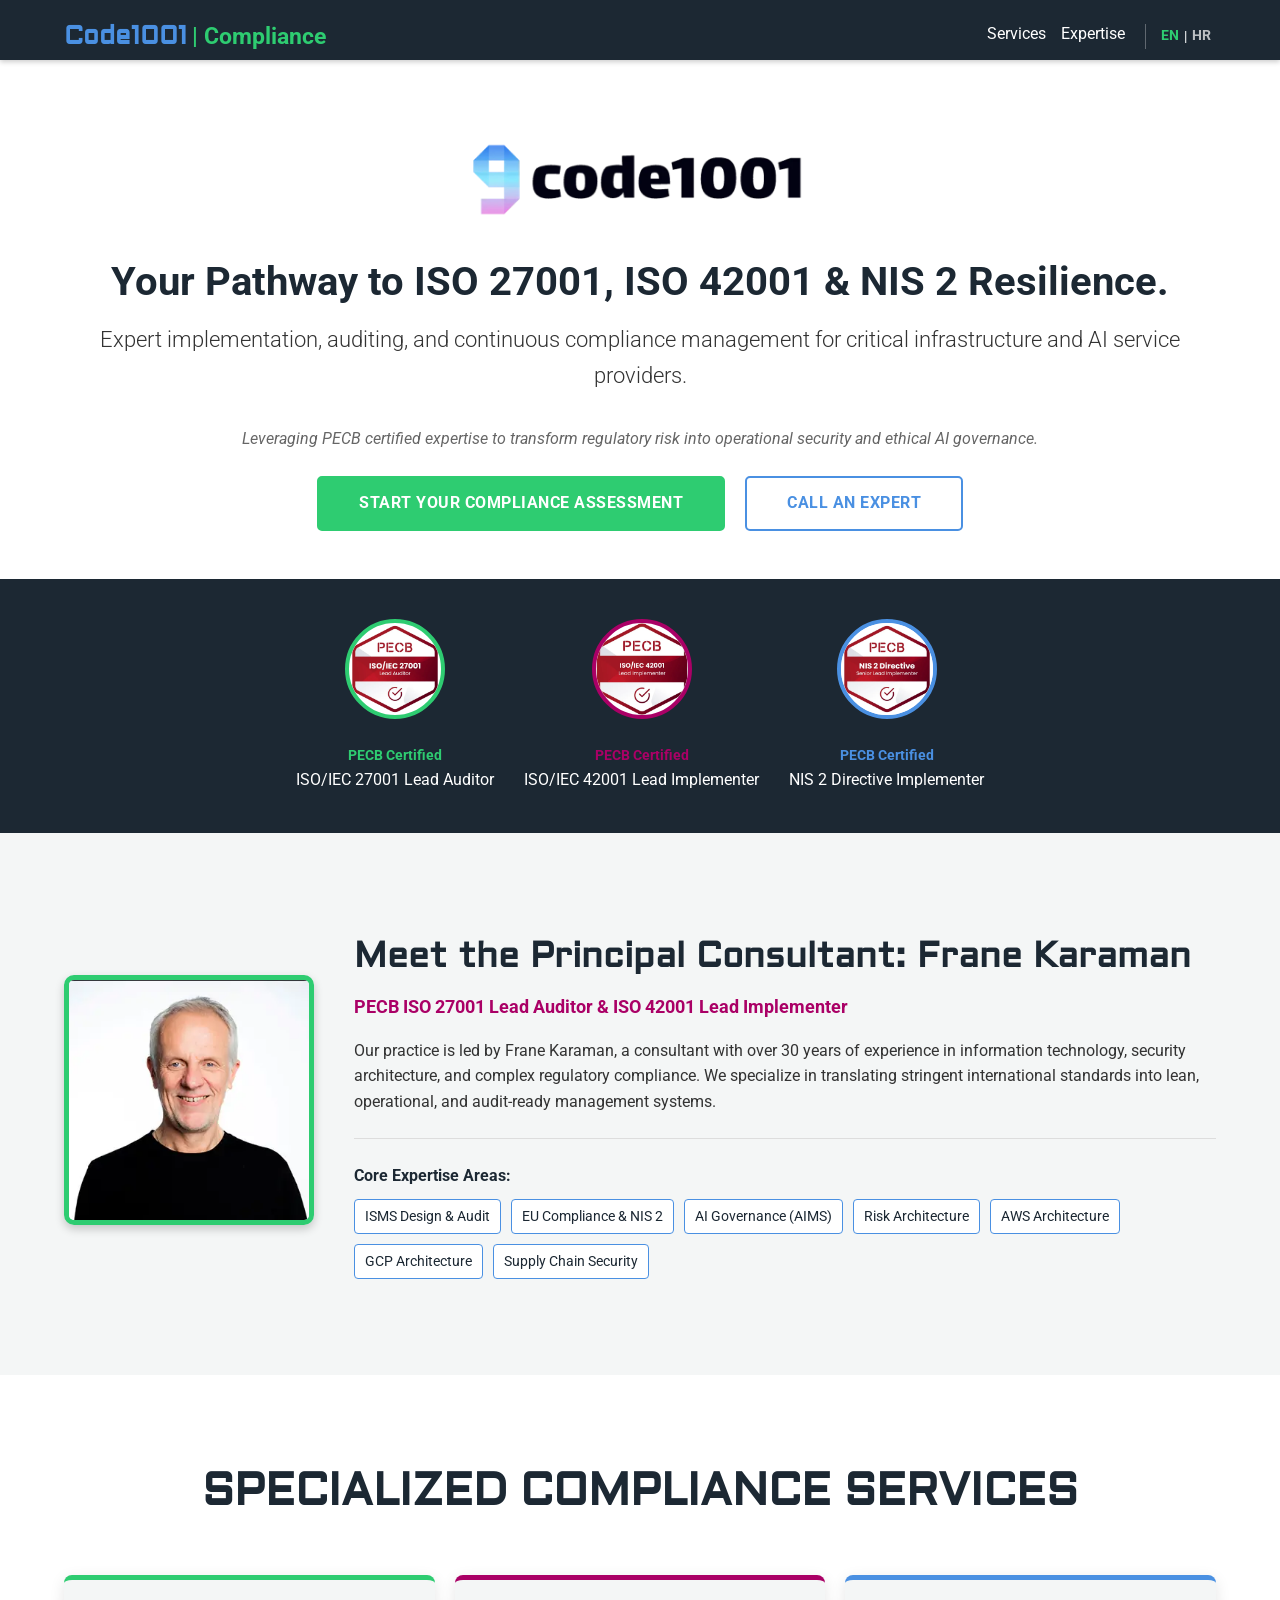
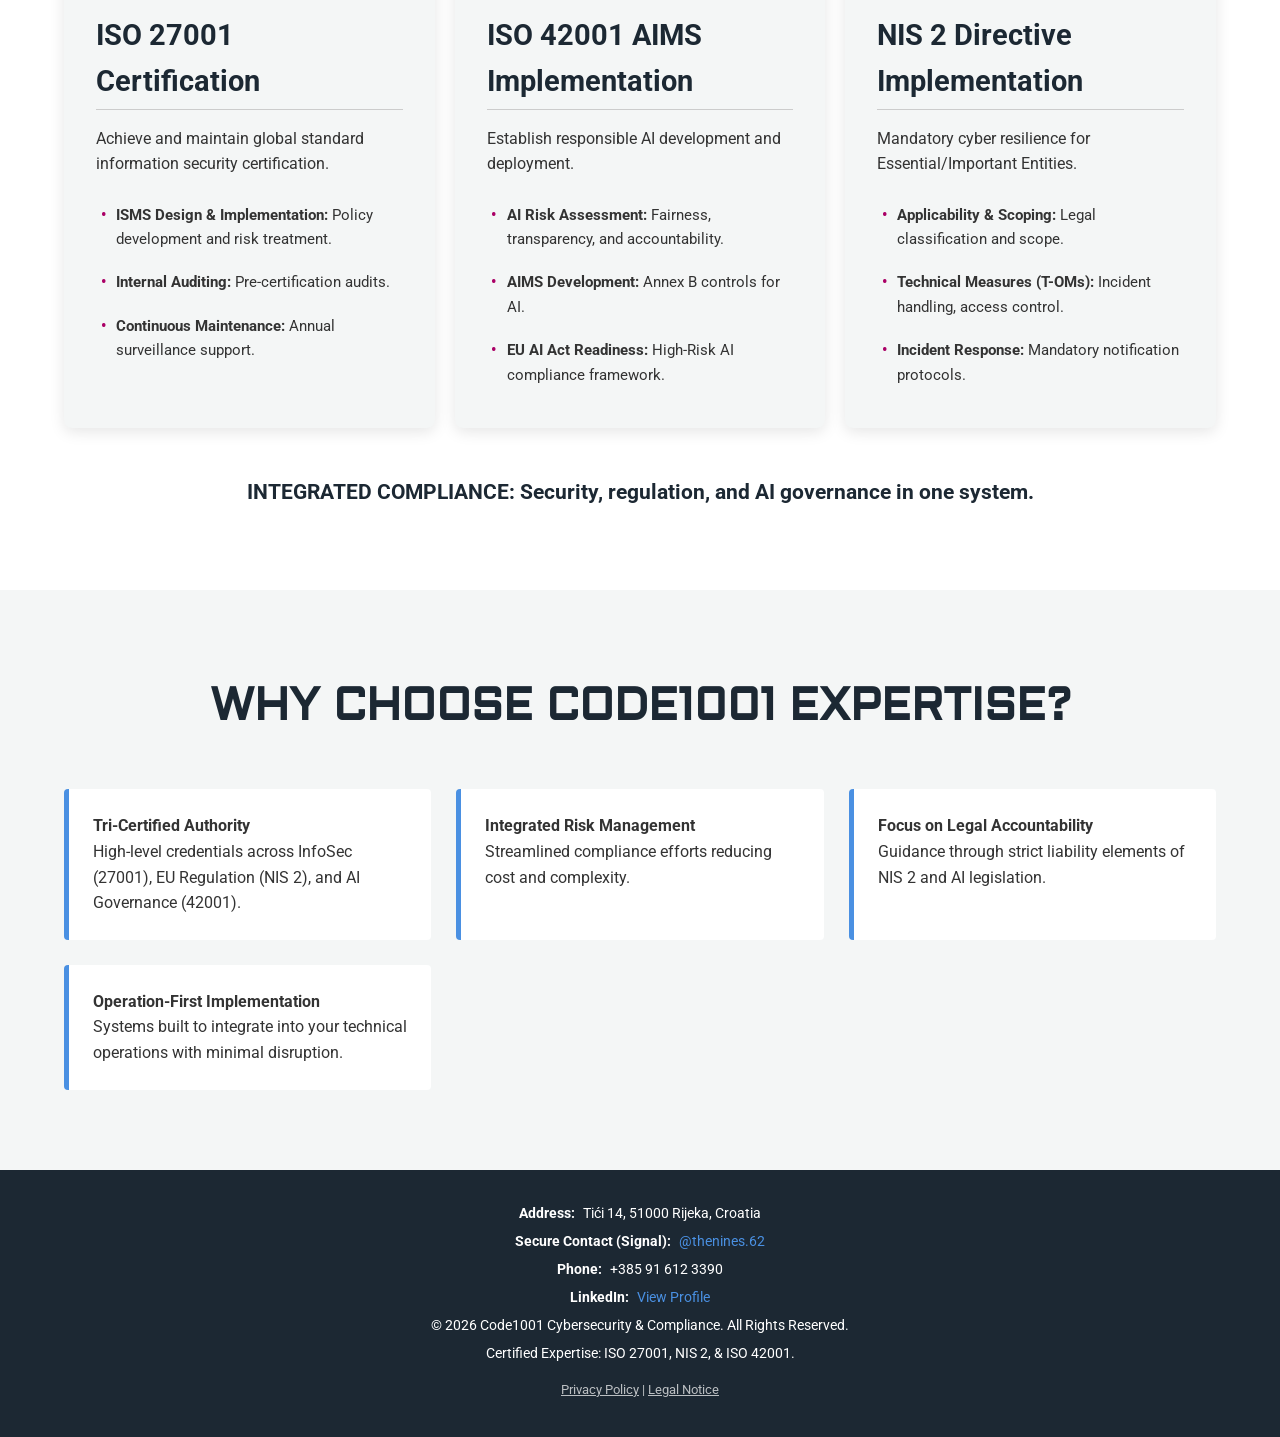
==== commit e2b85be0: "SEO optimisation" ====
--- a/index.html
+++ b/index.html
@@ -8,14 +8,37 @@
     <!-- SEO METADATA -->
     <meta name="description" content="Code1001 provides expert PECB consulting for ISO 27001, NIS 2 Directive implementation, and ISO 42001 (AIMS). Based in Rijeka, Croatia, we offer tri-certified expertise for global cyber resilience and ethical AI governance.">
 
-    <!-- OPEN GRAPH (Social Sharing) -->
+    <!-- OPEN GRAPH -->
     <meta property="og:title" content="Code1001 | ISO 27001, NIS 2 & AI Governance Experts">
     <meta property="og:description" content="Expert implementation and auditing led by Frane Karaman. ISO 27001, NIS 2, and ISO 42001 AI Management Systems.">
     <meta property="og:image" content="assets/logo-code1001.webp">
     <meta property="og:url" content="https://code1001.eu">
     <meta property="og:type" content="website">
 
-    <!-- JSON-LD SCHEMA (Local Business) -->
+    <link rel="canonical" href="https://code1001.eu/" />
+
+    <!-- MODERN FAVICONS (Restored) -->
+    <link rel="icon" type="image/png" href="/favicon-96x96.png" sizes="96x96" />
+    <link rel="icon" type="image/svg+xml" href="/favicon.svg" />
+    <link rel="shortcut icon" href="/favicon.ico" />
+    <link rel="apple-touch-icon" sizes="180x180" href="/apple-touch-icon.png" />
+    <link rel="manifest" href="/site.webmanifest" />    
+    
+    <!-- Google Fonts Link -->
+    <link href="https://fonts.googleapis.com/css2?family=Aldrich&family=Roboto:wght@300;400;700&display=swap" rel="stylesheet">
+    
+    <!-- SMART LANGUAGE REDIRECTION SCRIPT -->
+    <script>
+        if (!sessionStorage.getItem('language_redirected')) {
+            const userLang = navigator.language || navigator.userLanguage;
+            if (userLang.toLowerCase().includes('hr')) {
+                sessionStorage.setItem('language_redirected', 'true');
+                window.location.replace('hr.html');
+            }
+        }
+    </script>
+    
+    <!-- JSON-LD SCHEMA -->
     <script type="application/ld+json">
     {
       "@context": "https://schema.org",
@@ -45,25 +68,6 @@
     }
     </script>
 
-    <!-- FAVICON LINK -->
-    <link rel="icon" href="/favicon.ico" type="image/x-icon">
-    
-    <!-- Google Fonts Link -->
-    <link href="https://fonts.googleapis.com/css2?family=Aldrich&family=Roboto:wght@300;400;700&display=swap" rel="stylesheet">
-    
-    <!-- SMART LANGUAGE REDIRECTION SCRIPT -->
-    <script>
-        // Check if we have already redirected this session to avoid infinite loops
-        if (!sessionStorage.getItem('language_redirected')) {
-            const userLang = navigator.language || navigator.userLanguage;
-            if (userLang.toLowerCase().includes('hr')) {
-                // Mark as redirected so it doesn't happen again if they click 'EN' manually
-                sessionStorage.setItem('language_redirected', 'true');
-                window.location.replace('hr.html');
-            }
-        }
-    </script>
-    
     <!-- Embedded CSS -->
     <style>
         :root {
@@ -105,23 +109,29 @@
             font-family: 'Aldrich', sans-serif; 
             font-size: 1.6rem; font-weight: 700;
             color: var(--brand-accent-light); 
-            text-decoration: none; text-transform: uppercase;
+            text-decoration: none; 
+            /* Text-transform removed */
         }
         .logo-descriptor { color: var(--compliance-accent); font-size: 0.9em; margin-left: 5px; font-family: 'Roboto', sans-serif; }
 
+        /* FIXED: Added flex-shrink and alignment to prevent wrapping */
         header nav { display: flex; align-items: center; flex-shrink: 0; }
+        
         header nav a {
             color: var(--white) !important; text-decoration: none;
             margin-left: 15px; padding-bottom: 3px; 
             transition: color 0.3s, border-bottom 0.3s ease-out;
-            border-bottom: 2px solid transparent; white-space: nowrap; 
+            border-bottom: 2px solid transparent; 
+            white-space: nowrap; 
         }
         header nav a:hover { color: var(--brand-accent-light) !important; border-bottom: 2px solid var(--brand-accent-light); }
         
+        /* FIXED: Layout for language switcher */
         .lang-switcher {
             font-size: 0.9em; margin-left: 20px; padding-left: 10px;
             border-left: 1px solid rgba(255, 255, 255, 0.3);
-            display: flex; align-items: center; height: 100%; white-space: nowrap;
+            display: flex; align-items: center; height: 100%; 
+            white-space: nowrap; 
         }
         .lang-switcher a { padding: 0 5px; font-weight: 700; opacity: 0.7; margin-left: 0; }
         .lang-switcher a.active { opacity: 1.0; color: var(--compliance-accent) !important; }
@@ -198,7 +208,7 @@
             flex: 1; min-width: 300px; background: var(--light-bg); padding: 2rem;
             border-radius: 8px; box-shadow: 0 4px 15px rgba(0, 0, 0, 0.1);
             border-top: 5px solid var(--compliance-accent);
-            transition: transform 0.3s ease, box-shadow 0.3s ease; /* Hover Animation */
+            transition: transform 0.3s ease, box-shadow 0.3s ease;
         }
         .pillar:hover { transform: translateY(-5px); box-shadow: 0 10px 20px rgba(0, 0, 0, 0.15); }
 
@@ -233,7 +243,8 @@
 
     <header>
         <div class="container">
-            <a href="#" class="logo">CODE1001<span class="logo-descriptor">| Compliance</span></a>
+            <!-- LOGO FIXED: Matches HR version -->
+            <a href="#" class="logo">Code1001<span class="logo-descriptor">| Compliance</span></a>
             <nav>
                 <a href="#services">Services</a>
                 <a href="#why-us">Expertise</a>
@@ -257,7 +268,7 @@
         </div>
     </section>
 
-    <!-- PECB Badges -->
+    <!-- Badges -->
     <section class="credibility-bar">
         <div class="container">
             <div class="badge-list">
@@ -374,9 +385,19 @@
             <p class="footer-contact-item"><strong>Address:</strong> Tići 14, 51000 Rijeka, Croatia</p>
             <p class="footer-contact-item"><strong>Secure Contact (Signal):</strong> <a href="signal://send?handle=thenines.62">@thenines.62</a></p>
             <p class="footer-contact-item"><strong>Phone:</strong> +385 91 612 3390</p>
-            &copy; <span id="year"></span> Code1001 Cybersecurity & Compliance. All Rights Reserved.</p>
+            
+            <!-- LINKEDIN -->
+            <p class="footer-contact-item">
+                <strong>LinkedIn:</strong> 
+                <a href="https://www.linkedin.com/in/frane-karaman" target="_blank" rel="noopener noreferrer">View Profile</a>
+            </p>
+
+            <p>&copy; <span id="year"></span> Code1001 Cybersecurity & Compliance. All Rights Reserved.</p>
             <script>document.getElementById("year").innerHTML = new Date().getFullYear();</script>            
+            
             <p>Certified Expertise: ISO 27001, NIS 2, & ISO 42001.</p>
+            
+            <!-- PRIVACY LINKS -->
             <p style="margin-top: 15px; font-size: 0.8rem; opacity: 0.7;">
                 <a href="privacy.html" style="color: var(--white); text-decoration: underline;">Privacy Policy</a> | 
                 <a href="privacy.html" style="color: var(--white); text-decoration: underline;">Legal Notice</a>
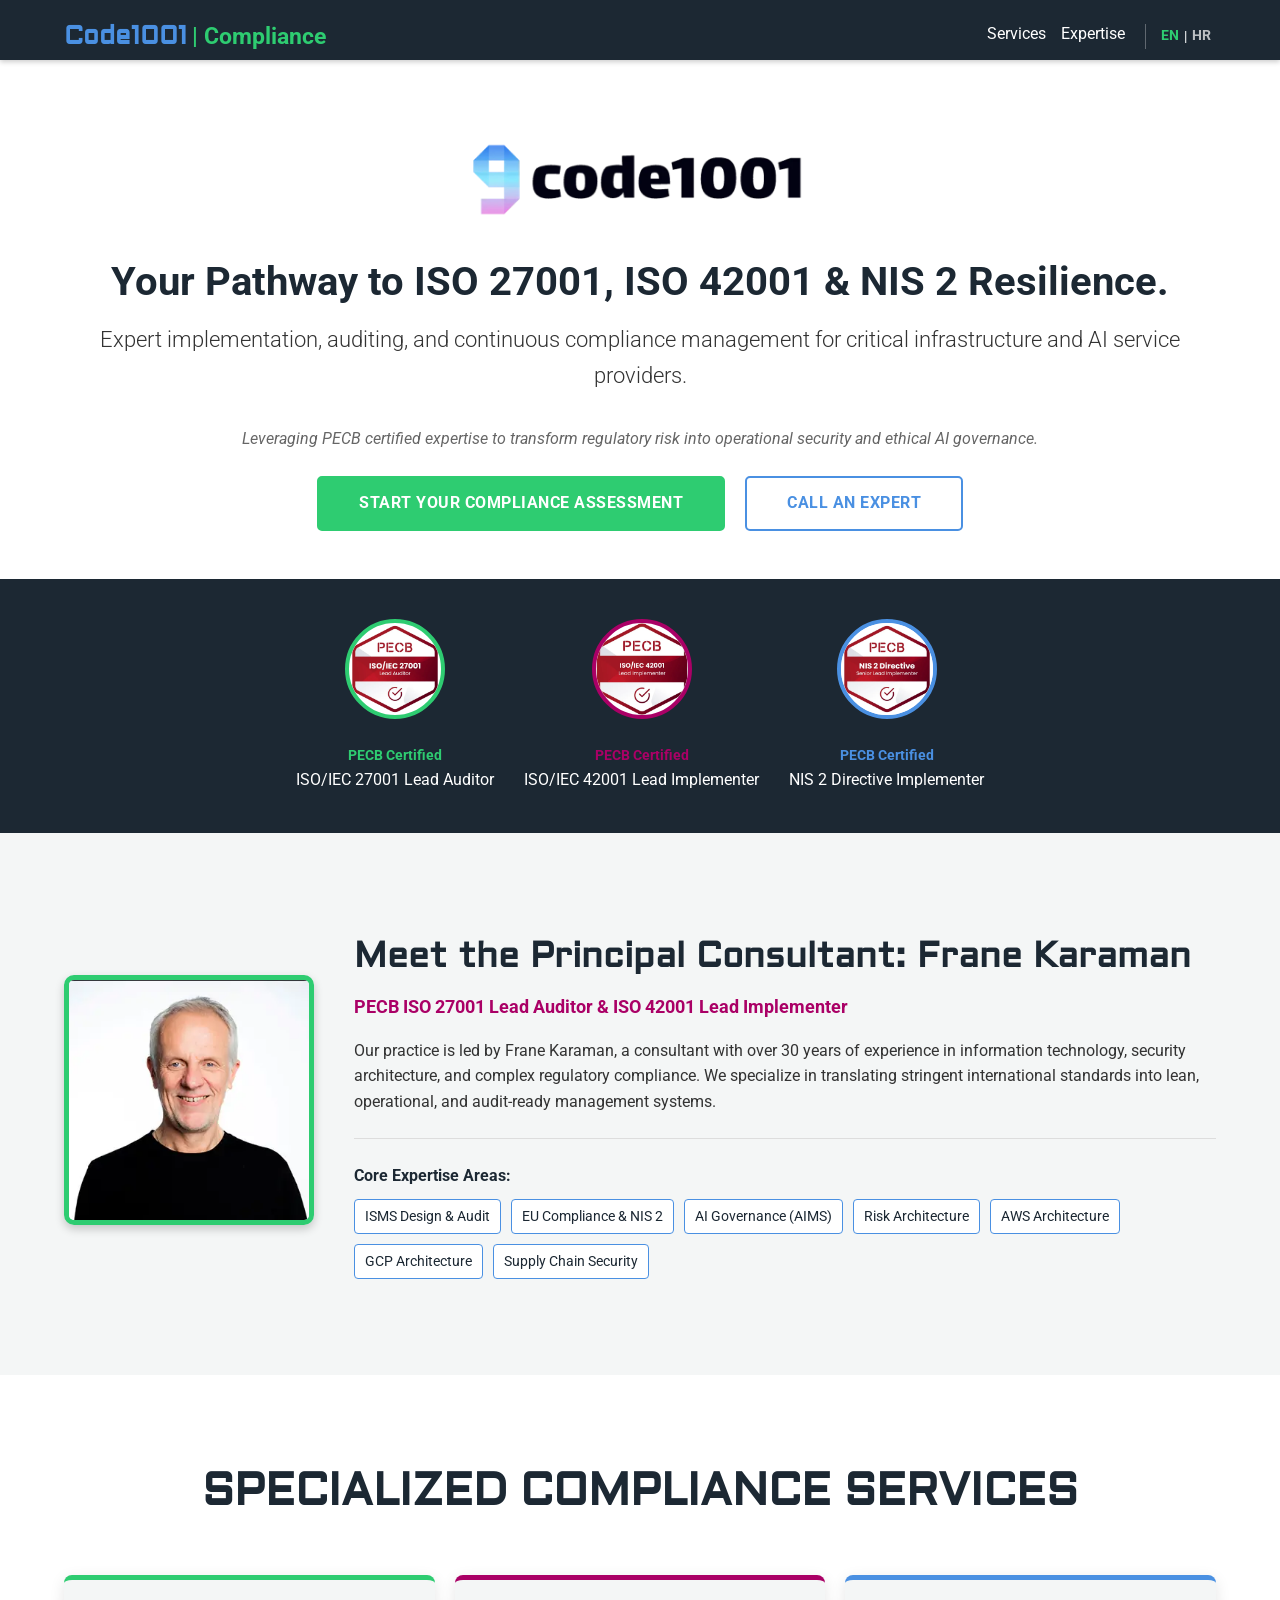
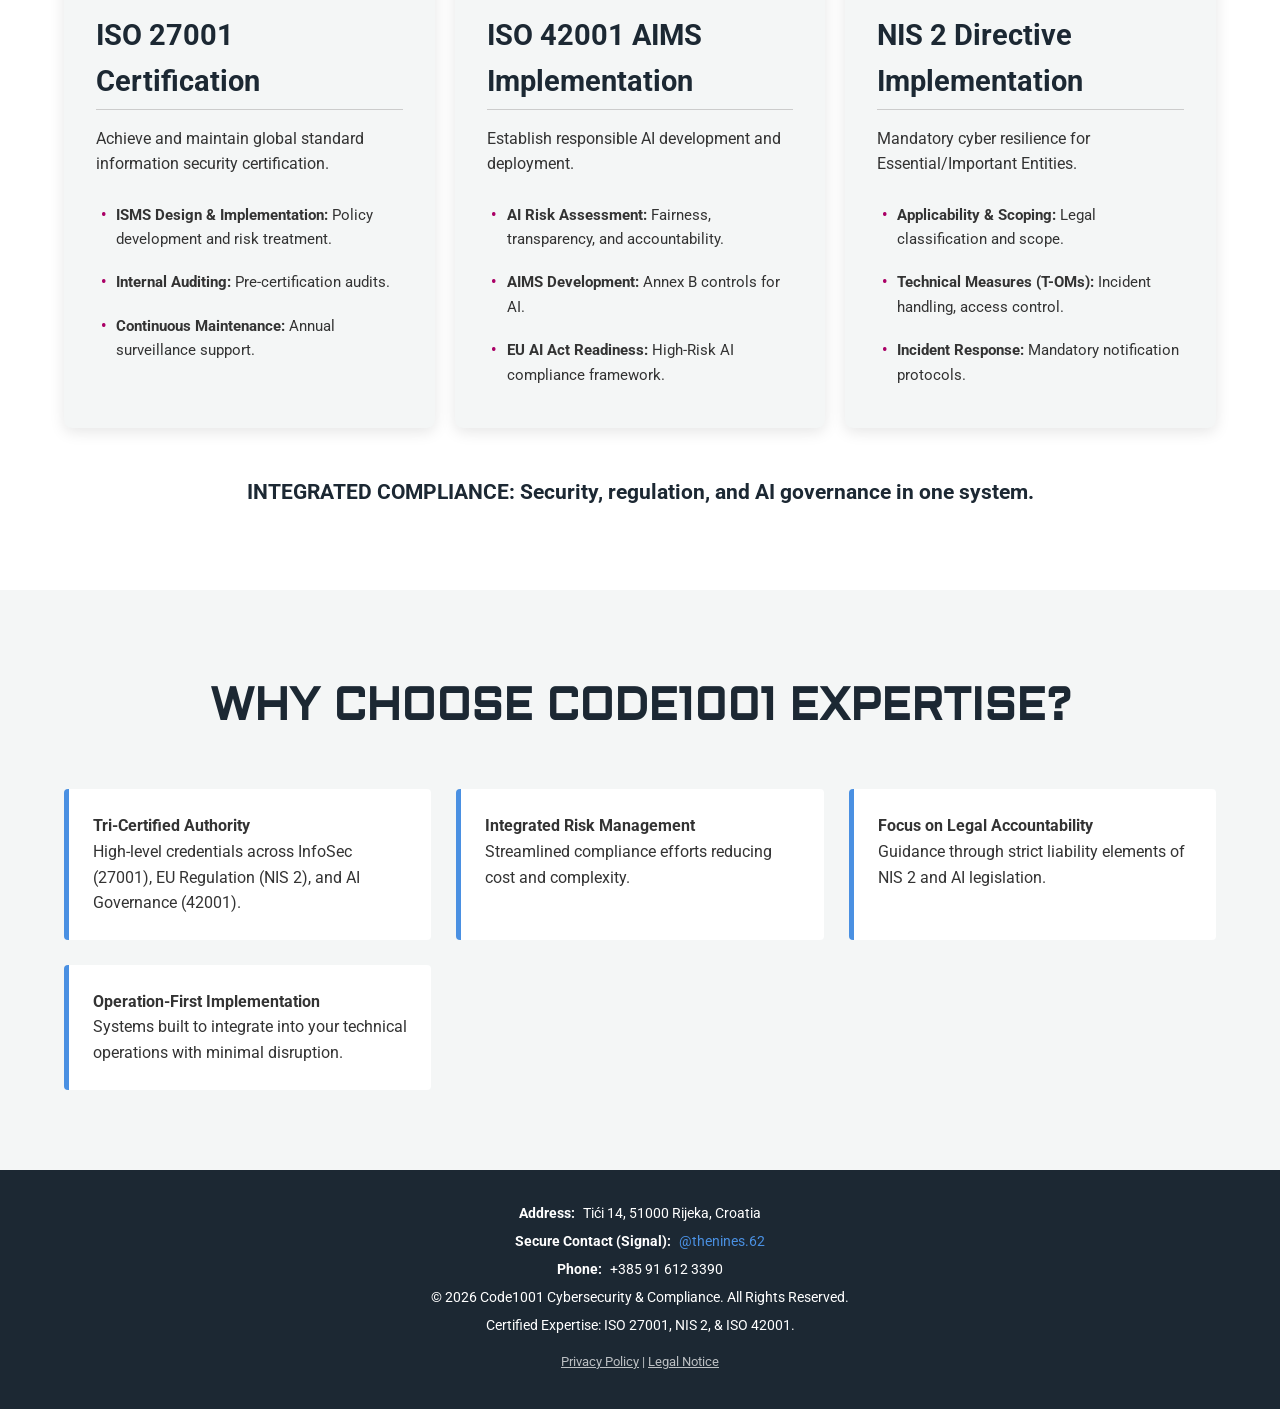
==== commit 28bedb97: "no linkedin" ====
--- a/index.html
+++ b/index.html
@@ -8,7 +8,7 @@
     <!-- SEO METADATA -->
     <meta name="description" content="Code1001 provides expert PECB consulting for ISO 27001, NIS 2 Directive implementation, and ISO 42001 (AIMS). Based in Rijeka, Croatia, we offer tri-certified expertise for global cyber resilience and ethical AI governance.">
 
-    <!-- OPEN GRAPH -->
+    <!-- OPEN GRAPH (Social Sharing) -->
     <meta property="og:title" content="Code1001 | ISO 27001, NIS 2 & AI Governance Experts">
     <meta property="og:description" content="Expert implementation and auditing led by Frane Karaman. ISO 27001, NIS 2, and ISO 42001 AI Management Systems.">
     <meta property="og:image" content="assets/logo-code1001.webp">
@@ -17,7 +17,7 @@
 
     <link rel="canonical" href="https://code1001.eu/" />
 
-    <!-- MODERN FAVICONS (Restored) -->
+    <!-- MODERN FAVICONS -->
     <link rel="icon" type="image/png" href="/favicon-96x96.png" sizes="96x96" />
     <link rel="icon" type="image/svg+xml" href="/favicon.svg" />
     <link rel="shortcut icon" href="/favicon.ico" />
@@ -29,9 +29,11 @@
     
     <!-- SMART LANGUAGE REDIRECTION SCRIPT -->
     <script>
+        // Check if we have already redirected this session to avoid infinite loops
         if (!sessionStorage.getItem('language_redirected')) {
             const userLang = navigator.language || navigator.userLanguage;
             if (userLang.toLowerCase().includes('hr')) {
+                // Mark as redirected so it doesn't happen again if they click 'EN' manually
                 sessionStorage.setItem('language_redirected', 'true');
                 window.location.replace('hr.html');
             }
@@ -110,11 +112,11 @@
             font-size: 1.6rem; font-weight: 700;
             color: var(--brand-accent-light); 
             text-decoration: none; 
-            /* Text-transform removed */
+            /* Text-transform removed for mixed case */
         }
         .logo-descriptor { color: var(--compliance-accent); font-size: 0.9em; margin-left: 5px; font-family: 'Roboto', sans-serif; }
 
-        /* FIXED: Added flex-shrink and alignment to prevent wrapping */
+        /* Header Layout Fixes */
         header nav { display: flex; align-items: center; flex-shrink: 0; }
         
         header nav a {
@@ -126,7 +128,6 @@
         }
         header nav a:hover { color: var(--brand-accent-light) !important; border-bottom: 2px solid var(--brand-accent-light); }
         
-        /* FIXED: Layout for language switcher */
         .lang-switcher {
             font-size: 0.9em; margin-left: 20px; padding-left: 10px;
             border-left: 1px solid rgba(255, 255, 255, 0.3);
@@ -230,12 +231,21 @@
         footer p { margin-bottom: 5px; }
         .footer-contact-item strong { font-weight: 700; color: var(--white); margin-right: 5px; }
 
+        /* --- MOBILE FIXES --- */
         @media (max-width: 768px) {
+            /* Fix 1: Hide "Compliance" text to fit screen */
+            .logo-descriptor { display: none; }
+            
+            /* Fix 2: Adjust spacing */
+            header .container { padding: 0 15px; }
+            header nav a { margin-left: 10px; font-size: 0.85rem; }
+            .lang-switcher { margin-left: 10px; padding-left: 10px; font-size: 0.85rem; }
+            
+            /* General mobile sizing */
             #hero h1 { font-size: 2rem; }
             .cta-group a { display: block; margin: 0.5rem auto; }
             .service-pillars, .profile-content { flex-direction: column; text-align: center; }
             .profile-image-container { width: 80%; max-width: 300px; margin: 0 auto; }
-            .lang-switcher { margin-left: 10px; padding-left: 10px; }
         }
     </style>
 </head>
@@ -243,7 +253,6 @@
 
     <header>
         <div class="container">
-            <!-- LOGO FIXED: Matches HR version -->
             <a href="#" class="logo">Code1001<span class="logo-descriptor">| Compliance</span></a>
             <nav>
                 <a href="#services">Services</a>
@@ -386,18 +395,11 @@
             <p class="footer-contact-item"><strong>Secure Contact (Signal):</strong> <a href="signal://send?handle=thenines.62">@thenines.62</a></p>
             <p class="footer-contact-item"><strong>Phone:</strong> +385 91 612 3390</p>
             
-            <!-- LINKEDIN -->
-            <p class="footer-contact-item">
-                <strong>LinkedIn:</strong> 
-                <a href="https://www.linkedin.com/in/frane-karaman" target="_blank" rel="noopener noreferrer">View Profile</a>
-            </p>
-
             <p>&copy; <span id="year"></span> Code1001 Cybersecurity & Compliance. All Rights Reserved.</p>
             <script>document.getElementById("year").innerHTML = new Date().getFullYear();</script>            
             
             <p>Certified Expertise: ISO 27001, NIS 2, & ISO 42001.</p>
             
-            <!-- PRIVACY LINKS -->
             <p style="margin-top: 15px; font-size: 0.8rem; opacity: 0.7;">
                 <a href="privacy.html" style="color: var(--white); text-decoration: underline;">Privacy Policy</a> | 
                 <a href="privacy.html" style="color: var(--white); text-decoration: underline;">Legal Notice</a>
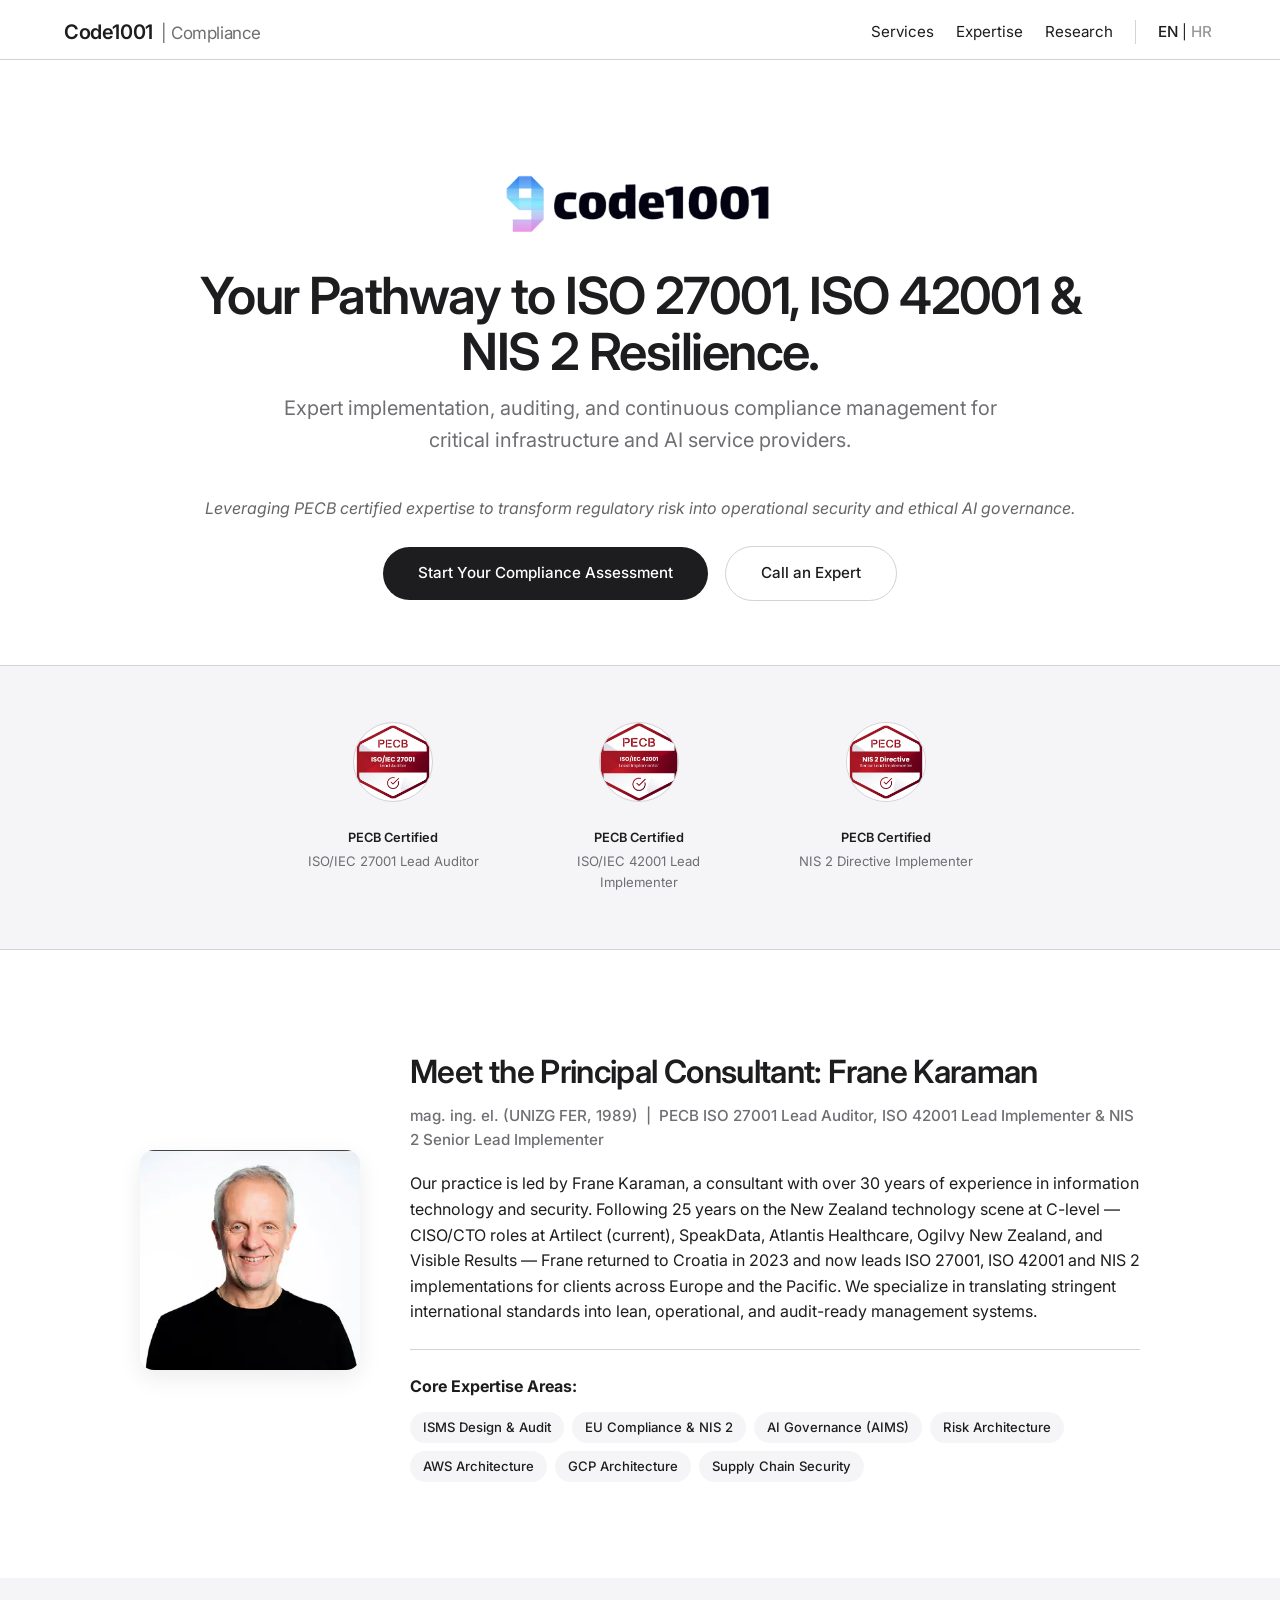
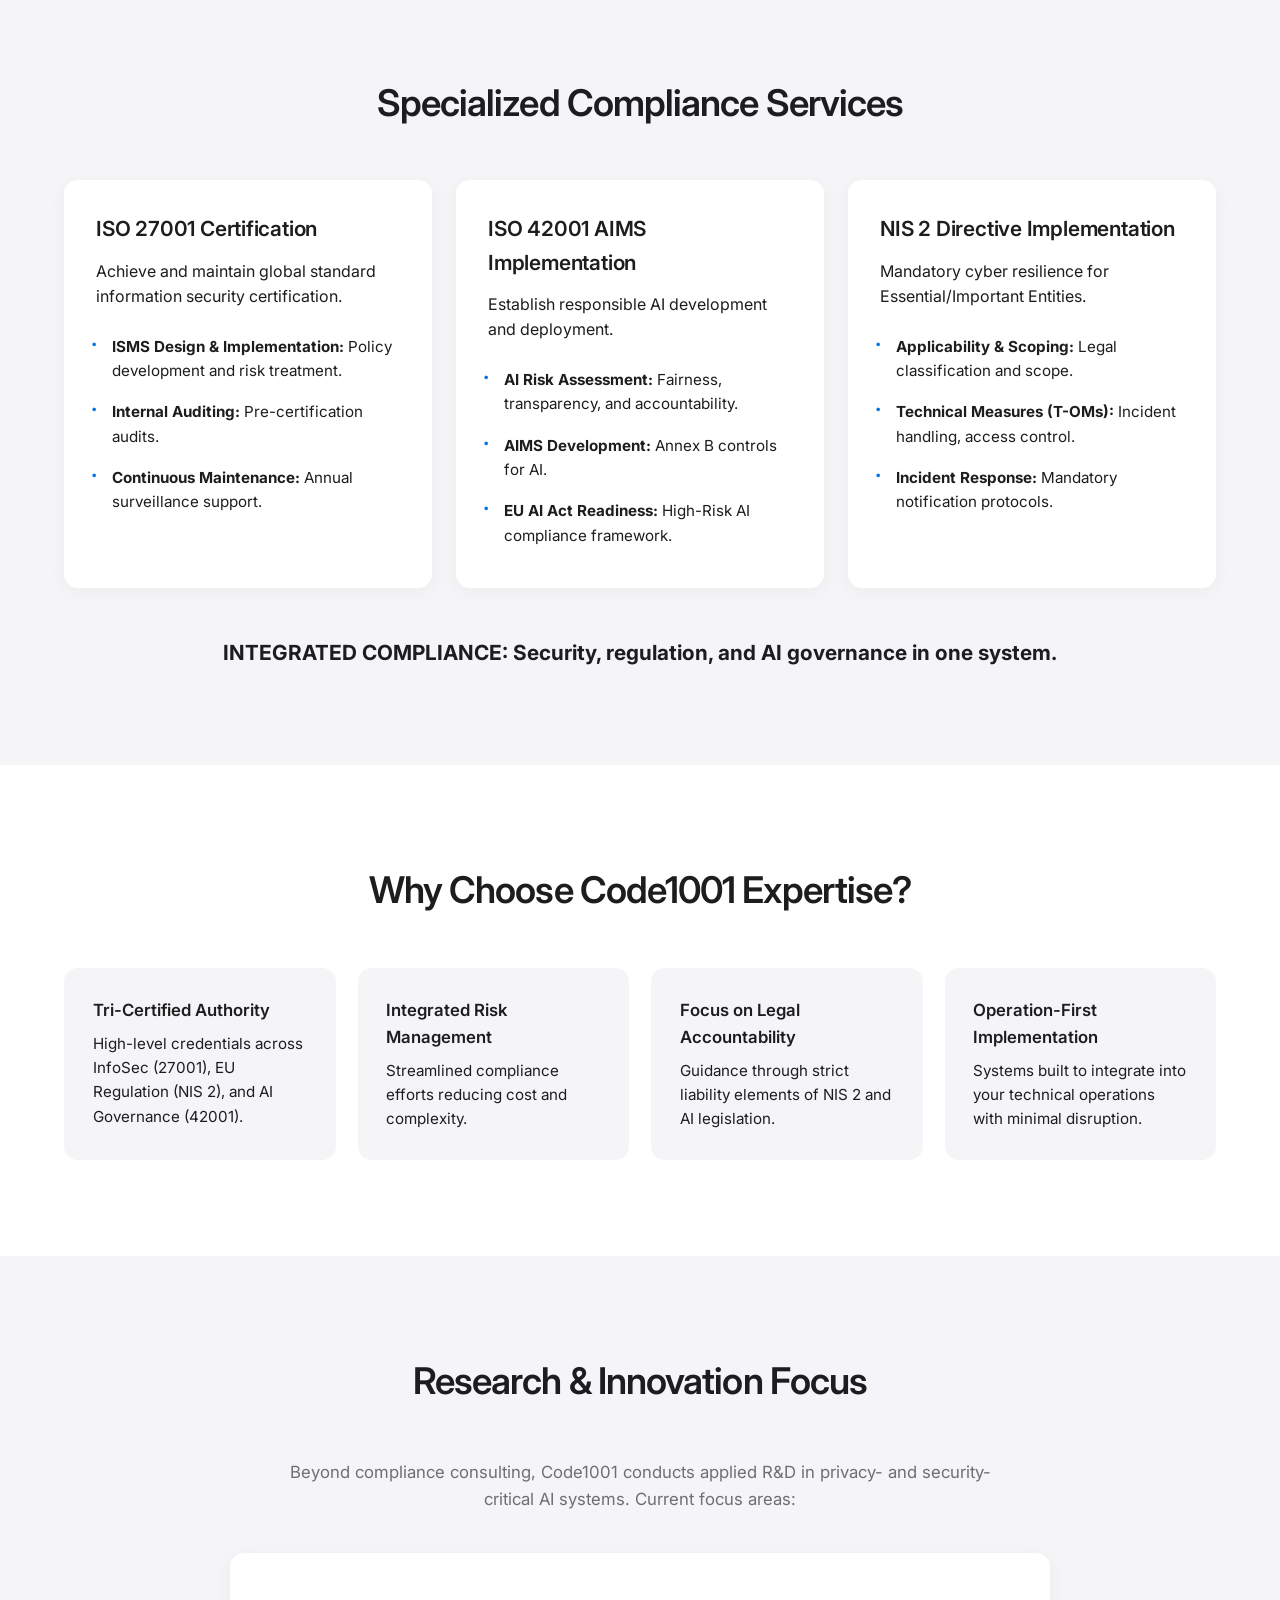
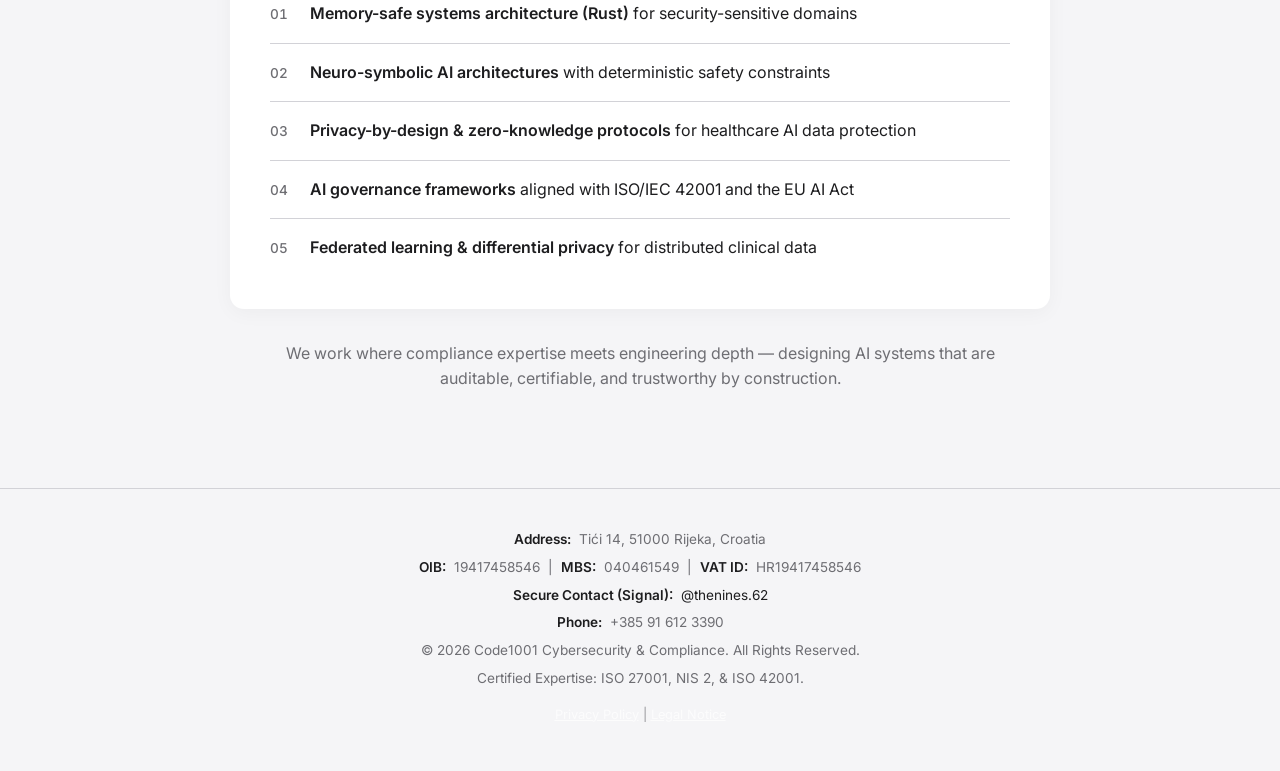
==== commit 3d699f21: "refined design, legal notice, research section - Apple-like restraint: muted palette, system fonts, " ====
--- a/index.html
+++ b/index.html
@@ -24,8 +24,8 @@
     <link rel="apple-touch-icon" sizes="180x180" href="/apple-touch-icon.png" />
     <link rel="manifest" href="/site.webmanifest" />    
     
-    <!-- Google Fonts Link -->
-    <link href="https://fonts.googleapis.com/css2?family=Aldrich&family=Roboto:wght@300;400;700&display=swap" rel="stylesheet">
+    <!-- Google Fonts: Inter (Apple-like system fallback first) -->
+    <link href="https://fonts.googleapis.com/css2?family=Inter:wght@400;500;600;700&display=swap" rel="stylesheet">
     
     <!-- SMART LANGUAGE REDIRECTION SCRIPT -->
     <script>
@@ -70,182 +70,206 @@
     }
     </script>
 
-    <!-- Embedded CSS -->
+    <!-- Embedded CSS — refined, restrained palette -->
     <style>
         :root {
-            --brand-primary: #1C2833;       /* Dark Slate */
-            --brand-accent-light: #4A90E2;  /* Cyan/Blue (NIS 2) */
-            --tech-accent-magenta: #AA0066; /* Magenta/Pink (ISO 42001) */
-            --compliance-accent: #2ECC71;   /* Strong Green (ISO 27001) */
-            --text-color: #333;
-            --dark-text: #1C2833;
-            --light-bg: #F4F6F6; 
+            --brand-primary: #1d1d1f;
+            --brand-accent: #0071e3;
+            --text-color: #1d1d1f;
+            --text-secondary: #6e6e73;
+            --light-bg: #f5f5f7;
             --white: #ffffff;
+            --border-subtle: #d2d2d7;
             --header-height: 60px;
         }
 
         * { margin: 0; padding: 0; box-sizing: border-box; }
 
         body {
-            font-family: 'Roboto', sans-serif;
+            font-family: -apple-system, BlinkMacSystemFont, 'Inter', 'Segoe UI', Roboto, sans-serif;
             line-height: 1.6;
             color: var(--text-color);
             background-color: var(--white);
             scroll-behavior: smooth;
+            -webkit-font-smoothing: antialiased;
+            -moz-osx-font-smoothing: grayscale;
         }
 
         .container { width: 90%; max-width: 1200px; margin: 0 auto; }
 
         /* --- Header --- */
         header {
-            background: var(--brand-primary);
-            color: var(--white);
+            background: rgba(255, 255, 255, 0.85);
+            backdrop-filter: saturate(180%) blur(20px);
+            -webkit-backdrop-filter: saturate(180%) blur(20px);
+            color: var(--brand-primary);
             padding: 1rem 0;
-            box-shadow: 0 2px 5px rgba(0, 0, 0, 0.2);
+            border-bottom: 1px solid var(--border-subtle);
             position: sticky; top: 0; z-index: 1000;
             height: var(--header-height);
         }
         header .container { display: flex; justify-content: space-between; align-items: center; }
-        
+
         .logo {
-            font-family: 'Aldrich', sans-serif; 
-            font-size: 1.6rem; font-weight: 700;
-            color: var(--brand-accent-light); 
-            text-decoration: none; 
-            /* Text-transform removed for mixed case */
-        }
-        .logo-descriptor { color: var(--compliance-accent); font-size: 0.9em; margin-left: 5px; font-family: 'Roboto', sans-serif; }
-
-        /* Header Layout Fixes */
+            font-size: 1.25rem; font-weight: 600;
+            color: var(--brand-primary);
+            text-decoration: none;
+            letter-spacing: -0.02em;
+        }
+        .logo-descriptor { color: var(--text-secondary); font-size: 0.85em; margin-left: 8px; font-weight: 400; }
+
         header nav { display: flex; align-items: center; flex-shrink: 0; }
-        
+
         header nav a {
-            color: var(--white) !important; text-decoration: none;
-            margin-left: 15px; padding-bottom: 3px; 
-            transition: color 0.3s, border-bottom 0.3s ease-out;
-            border-bottom: 2px solid transparent; 
-            white-space: nowrap; 
-        }
-        header nav a:hover { color: var(--brand-accent-light) !important; border-bottom: 2px solid var(--brand-accent-light); }
-        
+            color: var(--brand-primary) !important; text-decoration: none;
+            margin-left: 22px;
+            transition: color 0.2s;
+            font-size: 0.95rem;
+            font-weight: 400;
+            white-space: nowrap;
+        }
+        header nav a:hover { color: var(--brand-accent) !important; }
+
         .lang-switcher {
-            font-size: 0.9em; margin-left: 20px; padding-left: 10px;
-            border-left: 1px solid rgba(255, 255, 255, 0.3);
-            display: flex; align-items: center; height: 100%; 
-            white-space: nowrap; 
-        }
-        .lang-switcher a { padding: 0 5px; font-weight: 700; opacity: 0.7; margin-left: 0; }
-        .lang-switcher a.active { opacity: 1.0; color: var(--compliance-accent) !important; }
+            font-size: 0.9em; margin-left: 22px; padding-left: 18px;
+            border-left: 1px solid var(--border-subtle);
+            display: flex; align-items: center;
+            white-space: nowrap;
+        }
+        .lang-switcher a { padding: 0 4px; font-weight: 500; opacity: 0.45; margin-left: 0; }
+        .lang-switcher a.active { opacity: 1.0; color: var(--brand-primary) !important; }
 
         /* Scroll offset fix */
         section { position: relative; }
         section::before { content: ""; display: block; height: var(--header-height); margin-top: calc(-1 * var(--header-height)); visibility: hidden; pointer-events: none; }
 
         /* --- Hero --- */
-        #hero { padding: 5rem 0 3rem; background: var(--white); text-align: center; }
-        .hero-logo img { max-width: 350px; height: auto; margin: 0 auto 2rem; display: block; }
-        #hero h1 { font-size: 2.5rem; color: var(--dark-text); margin-bottom: 0.5rem; }
-        #hero p.subtitle { font-size: 1.4rem; color: var(--text-color); margin-bottom: 2rem; font-weight: 300; }
+        #hero { padding: 7rem 0 4rem; background: var(--white); text-align: center; }
+        .hero-logo img { max-width: 280px; height: auto; margin: 0 auto 2rem; display: block; }
+        #hero h1 {
+            font-size: 3.2rem; color: var(--brand-primary); margin-bottom: 0.8rem;
+            font-weight: 600; letter-spacing: -0.03em; line-height: 1.1;
+            max-width: 900px; margin-left: auto; margin-right: auto;
+        }
+        #hero p.subtitle {
+            font-size: 1.25rem; color: var(--text-secondary); margin-bottom: 2.5rem;
+            font-weight: 400; max-width: 720px; margin-left: auto; margin-right: auto;
+        }
 
         .cta-group a {
-            display: inline-block; padding: 0.8rem 2.5rem; margin: 0 0.5rem; 
-            border-radius: 5px; text-decoration: none; font-weight: 700;
-            text-transform: uppercase; letter-spacing: 0.5px;
-            transition: background-color 0.3s, transform 0.1s;
-        }
-        .cta-group a:active { transform: scale(0.98); }
-        .cta-primary { background: var(--compliance-accent); color: var(--white); border: 2px solid var(--compliance-accent); }
-        .cta-secondary { background: none; color: var(--brand-accent-light); border: 2px solid var(--brand-accent-light); }
-        .cta-secondary:hover { background: var(--brand-accent-light); color: var(--white); }
+            display: inline-block; padding: 0.9rem 2.2rem; margin: 0 0.4rem;
+            border-radius: 980px; text-decoration: none;
+            font-weight: 500; font-size: 0.95rem;
+            transition: all 0.25s ease;
+        }
+        .cta-primary { background: var(--brand-primary); color: var(--white); }
+        .cta-primary:hover { background: #424245; transform: translateY(-1px); }
+        .cta-secondary { background: transparent; color: var(--brand-primary); border: 1px solid var(--border-subtle); }
+        .cta-secondary:hover { background: var(--light-bg); }
 
         /* --- Badges --- */
-        .credibility-bar { background: var(--brand-primary); padding: 2.5rem 0; text-align: center; }
-        .badge-list { display: flex; justify-content: center; gap: 30px; flex-wrap: wrap; }
-        .badge-item { text-align: center; color: var(--white); max-width: 250px; }
-        
-        /* Interactive Hover for Badges */
+        .credibility-bar {
+            background: var(--light-bg); padding: 3.5rem 0; text-align: center;
+            border-top: 1px solid var(--border-subtle); border-bottom: 1px solid var(--border-subtle);
+        }
+        .badge-list { display: flex; justify-content: center; gap: 60px; flex-wrap: wrap; }
+        .badge-item { text-align: center; color: var(--brand-primary); max-width: 200px; }
+
         .badge-item img {
-            width: 100px; height: 100px; background: var(--white);
-            border-radius: 50%; margin-bottom: 10px; object-fit: contain;
-            border: 4px solid var(--compliance-accent); 
-            transition: transform 0.3s ease; /* Animation */
-        }
-        .badge-item:hover img { transform: translateY(-5px); }
-
-        .badge-item strong { display: block; margin-top: 0.5rem; font-size: 0.9rem; color: var(--compliance-accent); }
-        
-        .badge-item.nis2-badge img { border-color: var(--brand-accent-light); }
-        .badge-item.nis2-badge strong { color: var(--brand-accent-light); }
-        .badge-item.ai-badge img { border-color: var(--tech-accent-magenta); }
-        .badge-item.ai-badge strong { color: var(--tech-accent-magenta); }
+            width: 80px; height: 80px; background: var(--white);
+            border-radius: 50%; margin-bottom: 14px; object-fit: contain;
+            border: 1px solid var(--border-subtle);
+            transition: transform 0.3s ease;
+        }
+        .badge-item:hover img { transform: translateY(-3px); }
+        .badge-item strong { display: block; margin-top: 0.3rem; font-size: 0.8rem; color: var(--brand-primary); font-weight: 600; }
+        .badge-item p { font-size: 0.82rem; color: var(--text-secondary); margin-top: 0.15rem; }
+
+        .badge-item.nis2-badge img,
+        .badge-item.ai-badge img { border-color: var(--border-subtle); }
+        .badge-item.nis2-badge strong,
+        .badge-item.ai-badge strong { color: var(--brand-primary); }
 
         /* --- Consultant Profile --- */
-        #consultant-profile { padding: 6rem 0; background: var(--light-bg); }
-        .profile-content { display: flex; align-items: center; gap: 40px; }
-        .profile-image-container { flex-shrink: 0; width: 250px; }
+        #consultant-profile { padding: 6rem 0; background: var(--white); }
+        .profile-content { display: flex; align-items: center; gap: 50px; max-width: 1000px; margin: 0 auto; }
+        .profile-image-container { flex-shrink: 0; width: 220px; }
         .profile-image {
-            width: 100%; height: 250px; object-fit: cover;
-            border-radius: 10px; border: 5px solid var(--compliance-accent);
-            box-shadow: 0 4px 10px rgba(0, 0, 0, 0.2);
-        }
-        .profile-text h2 { font-family: 'Aldrich', sans-serif; color: var(--brand-primary); font-size: 2.2rem; margin-bottom: 0.5rem; }
-        .profile-credentials { color: var(--tech-accent-magenta); font-weight: 700; font-size: 1.1rem; margin-bottom: 1rem; }
-        .profile-expertise { margin-top: 1.5rem; padding-top: 1.5rem; border-top: 1px solid #ddd; }
-        .expertise-list { display: flex; gap: 10px; flex-wrap: wrap; margin-top: 10px; }
+            width: 100%; height: 220px; object-fit: cover;
+            border-radius: 14px; border: none;
+            box-shadow: 0 8px 24px rgba(0, 0, 0, 0.08);
+        }
+        .profile-text h2 {
+            color: var(--brand-primary); font-size: 2rem; margin-bottom: 0.4rem;
+            font-weight: 600; letter-spacing: -0.02em;
+        }
+        .profile-credentials { color: var(--text-secondary); font-weight: 500; font-size: 0.95rem; margin-bottom: 1.2rem; }
+        .profile-expertise { margin-top: 1.5rem; padding-top: 1.5rem; border-top: 1px solid var(--border-subtle); }
+        .expertise-list { display: flex; gap: 8px; flex-wrap: wrap; margin-top: 12px; }
         .expertise-list span {
-            font-size: 0.9em; padding: 5px 10px; background: var(--white);
-            border: 1px solid var(--brand-accent-light); color: var(--dark-text); border-radius: 4px;
+            font-size: 0.82em; padding: 5px 13px;
+            background: var(--light-bg); border: none;
+            color: var(--brand-primary); border-radius: 980px;
+            font-weight: 500;
         }
 
         /* --- Services --- */
-        #services { padding: 5rem 0; background: var(--white); }
+        #services { padding: 6rem 0; background: var(--light-bg); }
         .section-title {
-            font-family: 'Aldrich', sans-serif; text-align: center;
-            font-size: 2.8rem; color: var(--brand-primary); margin-bottom: 3rem; text-transform: uppercase;
-        }
-        .service-pillars { display: flex; gap: 20px; justify-content: center; flex-wrap: wrap; }
-        
+            text-align: center;
+            font-size: 2.3rem; color: var(--brand-primary); margin-bottom: 3rem;
+            font-weight: 600; letter-spacing: -0.025em; text-transform: none;
+        }
+        .service-pillars { display: flex; gap: 24px; justify-content: center; flex-wrap: wrap; }
+
         .pillar {
-            flex: 1; min-width: 300px; background: var(--light-bg); padding: 2rem;
-            border-radius: 8px; box-shadow: 0 4px 15px rgba(0, 0, 0, 0.1);
-            border-top: 5px solid var(--compliance-accent);
+            flex: 1; min-width: 300px; background: var(--white); padding: 2rem;
+            border-radius: 14px; box-shadow: 0 4px 20px rgba(0, 0, 0, 0.04);
             transition: transform 0.3s ease, box-shadow 0.3s ease;
         }
-        .pillar:hover { transform: translateY(-5px); box-shadow: 0 10px 20px rgba(0, 0, 0, 0.15); }
-
-        .pillar.nis2-pillar { border-top: 5px solid var(--brand-accent-light); }
-        .pillar.ai-pillar { border-top: 5px solid var(--tech-accent-magenta); }
-        .pillar h3 { color: var(--brand-primary); font-size: 1.8rem; margin-bottom: 1rem; border-bottom: 1px solid #ccc; padding-bottom: 5px; }
+        .pillar:hover { transform: translateY(-4px); box-shadow: 0 12px 28px rgba(0, 0, 0, 0.08); }
+
+        .pillar.nis2-pillar,
+        .pillar.ai-pillar { border-top: none; }
+        .pillar h3 {
+            color: var(--brand-primary); font-size: 1.3rem; margin-bottom: 0.8rem;
+            padding-bottom: 0; border-bottom: none; font-weight: 600; letter-spacing: -0.01em;
+        }
         .pillar ul { list-style: none; padding-left: 0; }
-        .pillar ul li { padding: 0.6rem 0; font-size: 0.95rem; padding-left: 20px; position: relative; }
-        .pillar ul li::before { content: "•"; color: var(--tech-accent-magenta); font-weight: bold; display: inline-block; width: 1em; margin-left: -1em; }
+        .pillar ul li { padding: 0.5rem 0; font-size: 0.95rem; padding-left: 16px; position: relative; color: var(--text-color); }
+        .pillar ul li::before { content: "·"; color: var(--brand-accent); font-weight: 700; font-size: 1.4em; line-height: 1; display: inline-block; width: 1em; margin-left: -1em; }
 
         /* --- Why Us --- */
-        #why-us { padding: 5rem 0; background: var(--light-bg); }
-        .advantage-grid { display: grid; grid-template-columns: repeat(auto-fit, minmax(280px, 1fr)); gap: 25px; margin-top: 2rem; }
-        .advantage-item { background: var(--white); padding: 1.5rem; border-left: 5px solid var(--brand-accent-light); border-radius: 4px; }
+        #why-us { padding: 6rem 0; background: var(--white); }
+        .advantage-grid { display: grid; grid-template-columns: repeat(auto-fit, minmax(260px, 1fr)); gap: 22px; margin-top: 2rem; }
+        .advantage-item { background: var(--light-bg); padding: 1.8rem; border-left: none; border-radius: 14px; }
+        .advantage-item h4 { color: var(--brand-primary); font-weight: 600; margin-bottom: 0.5rem; font-size: 1.05rem; }
+        .advantage-item p { color: var(--text-color); font-size: 0.95rem; }
 
         /* --- Footer --- */
-        footer { background: var(--brand-primary); color: var(--white); padding: 2rem 0; text-align: center; font-size: 0.9rem; }
-        footer a { color: var(--brand-accent-light); text-decoration: none; }
-        footer p { margin-bottom: 5px; }
-        .footer-contact-item strong { font-weight: 700; color: var(--white); margin-right: 5px; }
+        footer {
+            background: var(--light-bg); color: var(--text-secondary);
+            padding: 2.5rem 0; text-align: center; font-size: 0.85rem;
+            border-top: 1px solid var(--border-subtle);
+        }
+        footer a { color: var(--brand-primary); text-decoration: none; }
+        footer a:hover { color: var(--brand-accent); }
+        footer p { margin-bottom: 6px; }
+        .footer-contact-item strong { font-weight: 600; color: var(--brand-primary); margin-right: 4px; }
 
         /* --- MOBILE FIXES --- */
         @media (max-width: 768px) {
-            /* Fix 1: Hide "Compliance" text to fit screen */
             .logo-descriptor { display: none; }
-            
-            /* Fix 2: Adjust spacing */
             header .container { padding: 0 15px; }
-            header nav a { margin-left: 10px; font-size: 0.85rem; }
-            .lang-switcher { margin-left: 10px; padding-left: 10px; font-size: 0.85rem; }
-            
-            /* General mobile sizing */
-            #hero h1 { font-size: 2rem; }
-            .cta-group a { display: block; margin: 0.5rem auto; }
+            header nav a { margin-left: 14px; font-size: 0.85rem; }
+            .lang-switcher { margin-left: 14px; padding-left: 12px; font-size: 0.85rem; }
+            #hero { padding: 5rem 0 3rem; }
+            #hero h1 { font-size: 2.1rem; }
+            #hero p.subtitle { font-size: 1.1rem; }
+            .cta-group a { display: block; margin: 0.5rem auto; max-width: 80%; }
             .service-pillars, .profile-content { flex-direction: column; text-align: center; }
-            .profile-image-container { width: 80%; max-width: 300px; margin: 0 auto; }
+            .profile-image-container { width: 80%; max-width: 260px; margin: 0 auto; }
+            .badge-list { gap: 30px; }
         }
     </style>
 </head>
@@ -257,6 +281,7 @@
             <nav>
                 <a href="#services">Services</a>
                 <a href="#why-us">Expertise</a>
+                <a href="#research">Research</a>
                 <div class="lang-switcher">
                     <a href="index.html" class="active">EN</a> | <a href="hr.html">HR</a>
                 </div>
@@ -306,8 +331,8 @@
                 </div>
                 <div class="profile-text">
                     <h2>Meet the Principal Consultant: Frane Karaman</h2>
-                    <p class="profile-credentials">PECB ISO 27001 Lead Auditor & ISO 42001 Lead Implementer</p>
-                    <p>Our practice is led by Frane Karaman, a consultant with over 30 years of experience in information technology, security architecture, and complex regulatory compliance. We specialize in translating stringent international standards into lean, operational, and audit-ready management systems.</p>
+                    <p class="profile-credentials">mag. ing. el. (UNIZG FER, 1989) &nbsp;|&nbsp; PECB ISO 27001 Lead Auditor, ISO 42001 Lead Implementer &amp; NIS 2 Senior Lead Implementer</p>
+                    <p>Our practice is led by Frane Karaman, a consultant with over 30 years of experience in information technology and security. Following 25 years on the New Zealand technology scene at C-level — CISO/CTO roles at Artilect (current), SpeakData, Atlantis Healthcare, Ogilvy New Zealand, and Visible Results — Frane returned to Croatia in 2023 and now leads ISO 27001, ISO 42001 and NIS 2 implementations for clients across Europe and the Pacific. We specialize in translating stringent international standards into lean, operational, and audit-ready management systems.</p>
                     <div class="profile-expertise">
                         <p style="font-weight: 700; color: var(--dark-text);">Core Expertise Areas:</p>
                         <div class="expertise-list">
@@ -389,20 +414,58 @@
         </div>
     </section>
 
+    <!-- Research & Innovation Focus -->
+    <section id="research" style="padding: 6rem 0; background: var(--light-bg);">
+        <div class="container">
+            <h2 class="section-title">Research &amp; Innovation Focus</h2>
+            <p style="max-width: 720px; margin: 0 auto 2.5rem; text-align: center; font-size: 1.05rem; color: var(--text-secondary);">
+                Beyond compliance consulting, Code1001 conducts applied R&amp;D in privacy- and security-critical AI systems. Current focus areas:
+            </p>
+            <div style="max-width: 820px; margin: 0 auto; background: var(--white); padding: 2rem 2.5rem; border-radius: 14px; box-shadow: 0 4px 20px rgba(0, 0, 0, 0.04);">
+                <ul style="list-style: none; padding: 0; margin: 0;">
+                    <li style="padding: 1rem 0; border-bottom: 1px solid var(--border-subtle); display: flex; align-items: baseline; gap: 16px;">
+                        <span style="color: var(--text-secondary); font-weight: 500; font-size: 0.85rem; min-width: 1.5rem; font-variant-numeric: tabular-nums;">01</span>
+                        <span><strong style="font-weight: 600;">Memory-safe systems architecture (Rust)</strong> for security-sensitive domains</span>
+                    </li>
+                    <li style="padding: 1rem 0; border-bottom: 1px solid var(--border-subtle); display: flex; align-items: baseline; gap: 16px;">
+                        <span style="color: var(--text-secondary); font-weight: 500; font-size: 0.85rem; min-width: 1.5rem; font-variant-numeric: tabular-nums;">02</span>
+                        <span><strong style="font-weight: 600;">Neuro-symbolic AI architectures</strong> with deterministic safety constraints</span>
+                    </li>
+                    <li style="padding: 1rem 0; border-bottom: 1px solid var(--border-subtle); display: flex; align-items: baseline; gap: 16px;">
+                        <span style="color: var(--text-secondary); font-weight: 500; font-size: 0.85rem; min-width: 1.5rem; font-variant-numeric: tabular-nums;">03</span>
+                        <span><strong style="font-weight: 600;">Privacy-by-design &amp; zero-knowledge protocols</strong> for healthcare AI data protection</span>
+                    </li>
+                    <li style="padding: 1rem 0; border-bottom: 1px solid var(--border-subtle); display: flex; align-items: baseline; gap: 16px;">
+                        <span style="color: var(--text-secondary); font-weight: 500; font-size: 0.85rem; min-width: 1.5rem; font-variant-numeric: tabular-nums;">04</span>
+                        <span><strong style="font-weight: 600;">AI governance frameworks</strong> aligned with ISO/IEC 42001 and the EU AI Act</span>
+                    </li>
+                    <li style="padding: 1rem 0; display: flex; align-items: baseline; gap: 16px;">
+                        <span style="color: var(--text-secondary); font-weight: 500; font-size: 0.85rem; min-width: 1.5rem; font-variant-numeric: tabular-nums;">05</span>
+                        <span><strong style="font-weight: 600;">Federated learning &amp; differential privacy</strong> for distributed clinical data</span>
+                    </li>
+                </ul>
+            </div>
+            <p style="max-width: 720px; margin: 2rem auto 0; text-align: center; color: var(--text-secondary); font-size: 1rem;">
+                We work where compliance expertise meets engineering depth — designing AI systems that are auditable, certifiable, and trustworthy by construction.
+            </p>
+        </div>
+    </section>
+
     <footer>
         <div class="container">
             <p class="footer-contact-item"><strong>Address:</strong> Tići 14, 51000 Rijeka, Croatia</p>
+            <p class="footer-contact-item"><strong>OIB:</strong> 19417458546 &nbsp;|&nbsp; <strong>MBS:</strong> 040461549 &nbsp;|&nbsp; <strong>VAT ID:</strong> HR19417458546</p>
             <p class="footer-contact-item"><strong>Secure Contact (Signal):</strong> <a href="signal://send?handle=thenines.62">@thenines.62</a></p>
             <p class="footer-contact-item"><strong>Phone:</strong> +385 91 612 3390</p>
-            
+
             <p>&copy; <span id="year"></span> Code1001 Cybersecurity & Compliance. All Rights Reserved.</p>
-            <script>document.getElementById("year").innerHTML = new Date().getFullYear();</script>            
-            
+            <script>document.getElementById("year").innerHTML = new Date().getFullYear();</script>
+
             <p>Certified Expertise: ISO 27001, NIS 2, & ISO 42001.</p>
-            
+
             <p style="margin-top: 15px; font-size: 0.8rem; opacity: 0.7;">
-                <a href="privacy.html" style="color: var(--white); text-decoration: underline;">Privacy Policy</a> | 
-                <a href="privacy.html" style="color: var(--white); text-decoration: underline;">Legal Notice</a>
+                <a href="privacy.html" style="color: var(--white); text-decoration: underline;">Privacy Policy</a> |
+                <a href="legal-notice.html" style="color: var(--white); text-decoration: underline;">Legal Notice</a>
             </p>
         </div>
     </footer>
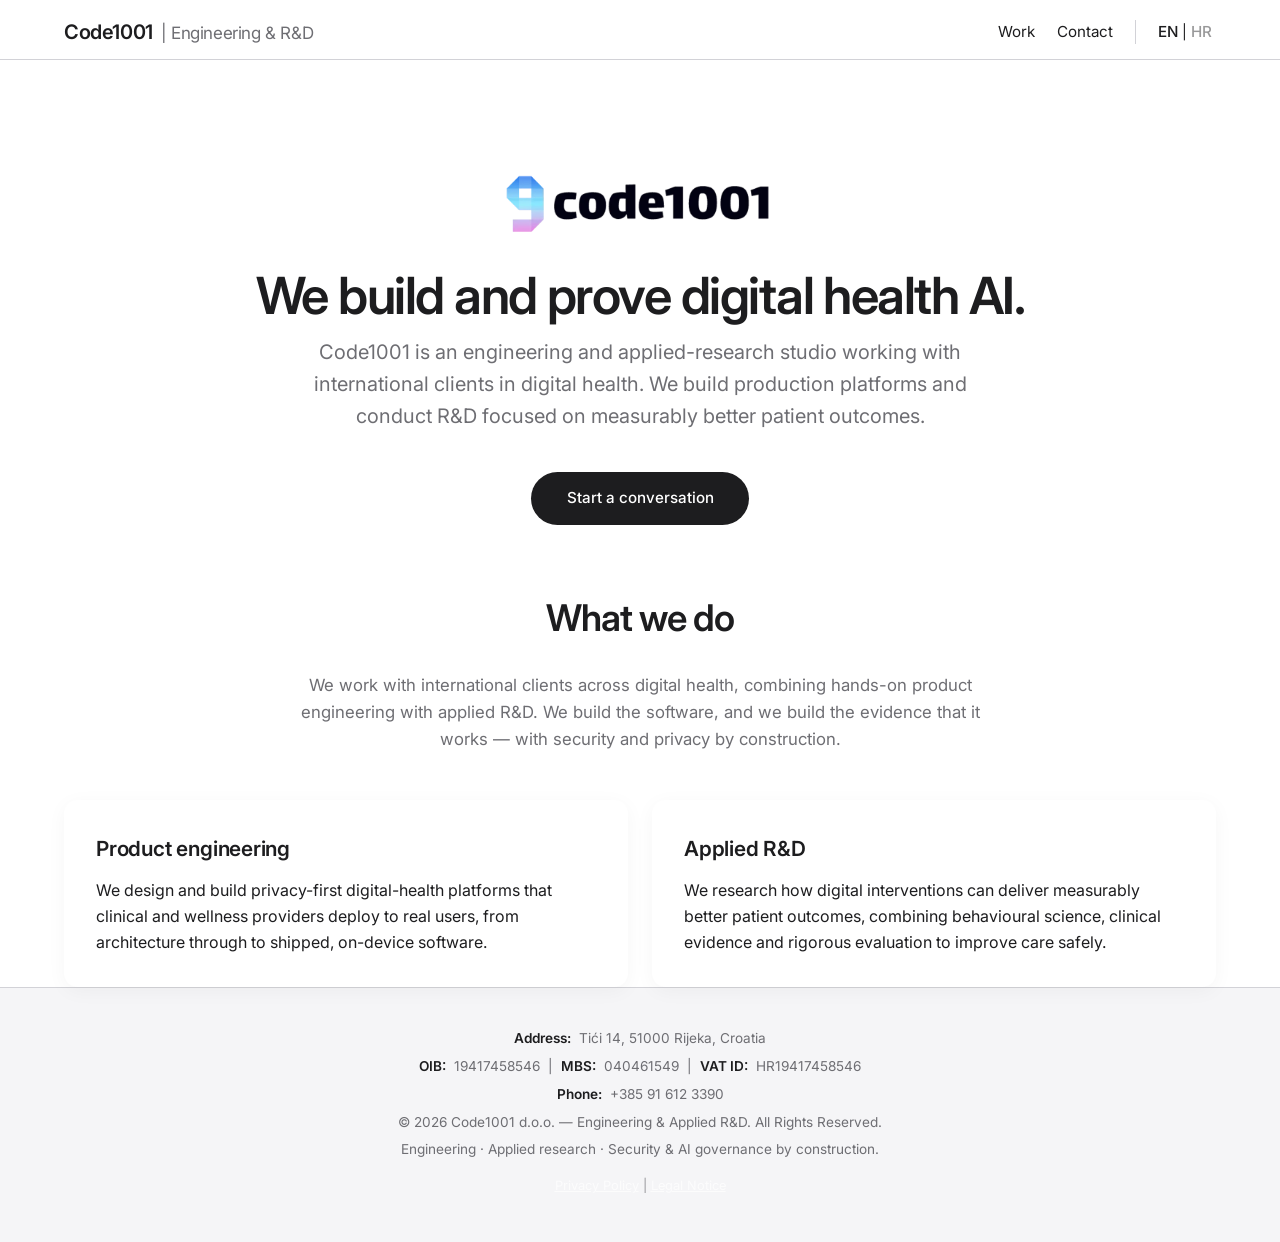
==== commit 37bd2d70: "Reposition site to engineering & R&D; remove PECB and personal details - Remove all PECB references," ====
--- a/index.html
+++ b/index.html
@@ -3,14 +3,14 @@
 <head>
     <meta charset="UTF-8">
     <meta name="viewport" content="width=device-width, initial-scale=1.0">
-    <title>ISO 27001, NIS 2 & ISO 42001 Consulting in Rijeka, Croatia | Code1001</title>
+    <title>Code1001 | Engineering & Applied R&D for Digital Health AI · Rijeka, Croatia</title>
 
     <!-- SEO METADATA -->
-    <meta name="description" content="Code1001 provides expert PECB consulting for ISO 27001, NIS 2 Directive implementation, and ISO 42001 (AIMS). Based in Rijeka, Croatia, we offer tri-certified expertise for global cyber resilience and ethical AI governance.">
+    <meta name="description" content="Code1001 builds and researches privacy-critical digital health AI for international clients. We engineer production platforms and conduct applied R&D focused on measurably better patient outcomes. Based in Rijeka, Croatia.">
 
     <!-- OPEN GRAPH (Social Sharing) -->
-    <meta property="og:title" content="Code1001 | ISO 27001, NIS 2 & AI Governance Experts">
-    <meta property="og:description" content="Expert implementation and auditing led by Frane Karaman. ISO 27001, NIS 2, and ISO 42001 AI Management Systems.">
+    <meta property="og:title" content="Code1001 | We build and prove digital health AI">
+    <meta property="og:description" content="An engineering and applied-research studio working with international clients in digital health. We build production platforms and conduct R&D focused on measurably better patient outcomes.">
     <meta property="og:image" content="assets/logo-code1001.webp">
     <meta property="og:url" content="https://code1001.eu">
     <meta property="og:type" content="website">
@@ -62,11 +62,7 @@
         "latitude": 45.3271, 
         "longitude": 14.4422
       },
-      "description": "ISO 27001, NIS 2 & ISO 42001 Compliance Consulting and Auditing.",
-      "founder": {
-        "@type": "Person",
-        "name": "Frane Karaman"
-      }
+      "description": "Engineering and applied R&D for privacy-critical digital health: production platforms for international clients and research focused on measurably better patient outcomes."
     }
     </script>
 
@@ -277,11 +273,10 @@
 
     <header>
         <div class="container">
-            <a href="#" class="logo">Code1001<span class="logo-descriptor">| Compliance</span></a>
+            <a href="#" class="logo">Code1001<span class="logo-descriptor">| Engineering &amp; R&amp;D</span></a>
             <nav>
-                <a href="#services">Services</a>
-                <a href="#why-us">Expertise</a>
-                <a href="#research">Research</a>
+                <a href="#work">Work</a>
+                <a href="mailto:info@code1001.eu">Contact</a>
                 <div class="lang-switcher">
                     <a href="index.html" class="active">EN</a> | <a href="hr.html">HR</a>
                 </div>
@@ -292,176 +287,44 @@
     <section id="hero">
         <div class="container">
             <div class="hero-logo"><img src="assets/logo-code1001.webp" alt="Code1001 Logo"></div>
-            <h1>Your Pathway to ISO 27001, ISO 42001 & NIS 2 Resilience.</h1>
-            <p class="subtitle">Expert implementation, auditing, and continuous compliance management for critical infrastructure and AI service providers.</p>
-            <p style="margin-bottom: 1.5rem; font-style: italic; color: #666;">Leveraging PECB certified expertise to transform regulatory risk into operational security and ethical AI governance.</p>
+            <h1>We build and prove digital health AI.</h1>
+            <p class="subtitle">Code1001 is an engineering and applied-research studio working with international clients in digital health. We build production platforms and conduct R&D focused on measurably better patient outcomes.</p>
             <div class="cta-group">
-                <a href="mailto:info@code1001.eu?subject=Compliance%20Assessment" class="cta-primary" aria-label="Start Your Compliance Assessment via Email">Start Your Compliance Assessment</a>
-                <a href="tel:+385916123390" class="cta-secondary" aria-label="Call Expert Phone Number">Call an Expert</a>
+                <a href="mailto:info@code1001.eu?subject=Working%20with%20Code1001" class="cta-primary" aria-label="Start a conversation via Email">Start a conversation</a>
             </div>
         </div>
     </section>
 
-    <!-- Badges -->
-    <section class="credibility-bar">
+    <!-- Work -->
+    <section id="work">
         <div class="container">
-            <div class="badge-list">
-                <div class="badge-item">
-                    <img src="assets/badge-iso27001.webp" alt="PECB ISO 27001 Lead Auditor">
-                    <strong>PECB Certified</strong><p>ISO/IEC 27001 Lead Auditor</p>
+            <h2 class="section-title">What we do</h2>
+            <p style="max-width: 700px; margin: -1.5rem auto 3rem; text-align: center; font-size: 1.05rem; color: var(--text-secondary);">
+                We work with international clients across digital health, combining hands-on product engineering with applied R&amp;D. We build the software, and we build the evidence that it works — with security and privacy by construction.
+            </p>
+            <div class="service-pillars">
+                <div class="pillar">
+                    <h3>Product engineering</h3>
+                    <p>We design and build privacy-first digital-health platforms that clinical and wellness providers deploy to real users, from architecture through to shipped, on-device software.</p>
                 </div>
-                <div class="badge-item ai-badge">
-                    <img src="assets/badge-iso42001.webp" alt="PECB ISO 42001 Lead Implementer">
-                    <strong>PECB Certified</strong><p>ISO/IEC 42001 Lead Implementer</p>
-                </div>
-                <div class="badge-item nis2-badge">
-                    <img src="assets/badge-nis2.webp" alt="PECB NIS 2 Directive Implementer">
-                    <strong>PECB Certified</strong><p>NIS 2 Directive Implementer</p>
+                <div class="pillar">
+                    <h3>Applied R&amp;D</h3>
+                    <p>We research how digital interventions can deliver measurably better patient outcomes, combining behavioural science, clinical evidence and rigorous evaluation to improve care safely.</p>
                 </div>
             </div>
         </div>
     </section>
 
-    <!-- Consultant Profile -->
-    <section id="consultant-profile">
-        <div class="container">
-            <div class="profile-content">
-                <div class="profile-image-container">
-                    <img src="assets/consultant-photo.webp" alt="Photo of Principal Consultant Frane Karaman" class="profile-image">
-                </div>
-                <div class="profile-text">
-                    <h2>Meet the Principal Consultant: Frane Karaman</h2>
-                    <p class="profile-credentials">mag. ing. el. (UNIZG FER, 1989) &nbsp;|&nbsp; PECB ISO 27001 Lead Auditor, ISO 42001 Lead Implementer &amp; NIS 2 Senior Lead Implementer</p>
-                    <p>Our practice is led by Frane Karaman, a consultant with over 30 years of experience in information technology and security. Following 25 years on the New Zealand technology scene at C-level — CISO/CTO roles at Artilect (current), SpeakData, Atlantis Healthcare, Ogilvy New Zealand, and Visible Results — Frane returned to Croatia in 2023 and now leads ISO 27001, ISO 42001 and NIS 2 implementations for clients across Europe and the Pacific. We specialize in translating stringent international standards into lean, operational, and audit-ready management systems.</p>
-                    <div class="profile-expertise">
-                        <p style="font-weight: 700; color: var(--dark-text);">Core Expertise Areas:</p>
-                        <div class="expertise-list">
-                            <span>ISMS Design & Audit</span>
-                            <span>EU Compliance & NIS 2</span>
-                            <span>AI Governance (AIMS)</span>
-                            <span>Risk Architecture</span>
-                            <span>AWS Architecture</span>
-                            <span>GCP Architecture</span>
-                            <span>Supply Chain Security</span>
-                        </div>
-                    </div>
-                </div>
-            </div>
-        </div>
-    </section>
-
-    <!-- Services -->
-    <section id="services">
-        <div class="container">
-            <h2 class="section-title">Specialized Compliance Services</h2>
-            <div class="service-pillars">
-                <div class="pillar iso27001-pillar">
-                    <h3>ISO 27001 Certification</h3>
-                    <p style="margin-bottom: 1rem;">Achieve and maintain global standard information security certification.</p>
-                    <ul>
-                        <li><strong>ISMS Design & Implementation:</strong> Policy development and risk treatment.</li>
-                        <li><strong>Internal Auditing:</strong> Pre-certification audits.</li>
-                        <li><strong>Continuous Maintenance:</strong> Annual surveillance support.</li>
-                    </ul>
-                </div>
-                <div class="pillar ai-pillar">
-                    <h3>ISO 42001 AIMS Implementation</h3>
-                    <p style="margin-bottom: 1rem;">Establish responsible AI development and deployment.</p>
-                    <ul>
-                        <li><strong>AI Risk Assessment:</strong> Fairness, transparency, and accountability.</li>
-                        <li><strong>AIMS Development:</strong> Annex B controls for AI.</li>
-                        <li><strong>EU AI Act Readiness:</strong> High-Risk AI compliance framework.</li>
-                    </ul>
-                </div>
-                <div class="pillar nis2-pillar">
-                    <h3>NIS 2 Directive Implementation</h3>
-                    <p style="margin-bottom: 1rem;">Mandatory cyber resilience for Essential/Important Entities.</p>
-                    <ul>
-                        <li><strong>Applicability & Scoping:</strong> Legal classification and scope.</li>
-                        <li><strong>Technical Measures (T-OMs):</strong> Incident handling, access control.</li>
-                        <li><strong>Incident Response:</strong> Mandatory notification protocols.</li>
-                    </ul>
-                </div>
-            </div>
-            <div style="text-align: center; margin-top: 3rem;">
-                <p style="font-size: 1.3rem; font-weight: 700; color: var(--brand-primary);">INTEGRATED COMPLIANCE: Security, regulation, and AI governance in one system.</p>
-            </div>
-        </div>
-    </section>
-
-    <!-- Why Us -->
-    <section id="why-us">
-        <div class="container">
-            <h2 class="section-title">Why Choose Code1001 Expertise?</h2>
-            <div class="advantage-grid">
-                <div class="advantage-item">
-                    <h4>Tri-Certified Authority</h4>
-                    <p>High-level credentials across InfoSec (27001), EU Regulation (NIS 2), and AI Governance (42001).</p>
-                </div>
-                <div class="advantage-item">
-                    <h4>Integrated Risk Management</h4>
-                    <p>Streamlined compliance efforts reducing cost and complexity.</p>
-                </div>
-                <div class="advantage-item">
-                    <h4>Focus on Legal Accountability</h4>
-                    <p>Guidance through strict liability elements of NIS 2 and AI legislation.</p>
-                </div>
-                <div class="advantage-item">
-                    <h4>Operation-First Implementation</h4>
-                    <p>Systems built to integrate into your technical operations with minimal disruption.</p>
-                </div>
-            </div>
-        </div>
-    </section>
-
-    <!-- Research & Innovation Focus -->
-    <section id="research" style="padding: 6rem 0; background: var(--light-bg);">
-        <div class="container">
-            <h2 class="section-title">Research &amp; Innovation Focus</h2>
-            <p style="max-width: 720px; margin: 0 auto 2.5rem; text-align: center; font-size: 1.05rem; color: var(--text-secondary);">
-                Beyond compliance consulting, Code1001 conducts applied R&amp;D in privacy- and security-critical AI systems. Current focus areas:
-            </p>
-            <div style="max-width: 820px; margin: 0 auto; background: var(--white); padding: 2rem 2.5rem; border-radius: 14px; box-shadow: 0 4px 20px rgba(0, 0, 0, 0.04);">
-                <ul style="list-style: none; padding: 0; margin: 0;">
-                    <li style="padding: 1rem 0; border-bottom: 1px solid var(--border-subtle); display: flex; align-items: baseline; gap: 16px;">
-                        <span style="color: var(--text-secondary); font-weight: 500; font-size: 0.85rem; min-width: 1.5rem; font-variant-numeric: tabular-nums;">01</span>
-                        <span><strong style="font-weight: 600;">Memory-safe systems architecture (Rust)</strong> for security-sensitive domains</span>
-                    </li>
-                    <li style="padding: 1rem 0; border-bottom: 1px solid var(--border-subtle); display: flex; align-items: baseline; gap: 16px;">
-                        <span style="color: var(--text-secondary); font-weight: 500; font-size: 0.85rem; min-width: 1.5rem; font-variant-numeric: tabular-nums;">02</span>
-                        <span><strong style="font-weight: 600;">Neuro-symbolic AI architectures</strong> with deterministic safety constraints</span>
-                    </li>
-                    <li style="padding: 1rem 0; border-bottom: 1px solid var(--border-subtle); display: flex; align-items: baseline; gap: 16px;">
-                        <span style="color: var(--text-secondary); font-weight: 500; font-size: 0.85rem; min-width: 1.5rem; font-variant-numeric: tabular-nums;">03</span>
-                        <span><strong style="font-weight: 600;">Privacy-by-design &amp; zero-knowledge protocols</strong> for healthcare AI data protection</span>
-                    </li>
-                    <li style="padding: 1rem 0; border-bottom: 1px solid var(--border-subtle); display: flex; align-items: baseline; gap: 16px;">
-                        <span style="color: var(--text-secondary); font-weight: 500; font-size: 0.85rem; min-width: 1.5rem; font-variant-numeric: tabular-nums;">04</span>
-                        <span><strong style="font-weight: 600;">AI governance frameworks</strong> aligned with ISO/IEC 42001 and the EU AI Act</span>
-                    </li>
-                    <li style="padding: 1rem 0; display: flex; align-items: baseline; gap: 16px;">
-                        <span style="color: var(--text-secondary); font-weight: 500; font-size: 0.85rem; min-width: 1.5rem; font-variant-numeric: tabular-nums;">05</span>
-                        <span><strong style="font-weight: 600;">Federated learning &amp; differential privacy</strong> for distributed clinical data</span>
-                    </li>
-                </ul>
-            </div>
-            <p style="max-width: 720px; margin: 2rem auto 0; text-align: center; color: var(--text-secondary); font-size: 1rem;">
-                We work where compliance expertise meets engineering depth — designing AI systems that are auditable, certifiable, and trustworthy by construction.
-            </p>
-        </div>
-    </section>
-
     <footer>
         <div class="container">
             <p class="footer-contact-item"><strong>Address:</strong> Tići 14, 51000 Rijeka, Croatia</p>
             <p class="footer-contact-item"><strong>OIB:</strong> 19417458546 &nbsp;|&nbsp; <strong>MBS:</strong> 040461549 &nbsp;|&nbsp; <strong>VAT ID:</strong> HR19417458546</p>
-            <p class="footer-contact-item"><strong>Secure Contact (Signal):</strong> <a href="signal://send?handle=thenines.62">@thenines.62</a></p>
             <p class="footer-contact-item"><strong>Phone:</strong> +385 91 612 3390</p>
 
-            <p>&copy; <span id="year"></span> Code1001 Cybersecurity & Compliance. All Rights Reserved.</p>
+            <p>&copy; <span id="year"></span> Code1001 d.o.o. — Engineering & Applied R&D. All Rights Reserved.</p>
             <script>document.getElementById("year").innerHTML = new Date().getFullYear();</script>
 
-            <p>Certified Expertise: ISO 27001, NIS 2, & ISO 42001.</p>
+            <p>Engineering · Applied research · Security &amp; AI governance by construction.</p>
 
             <p style="margin-top: 15px; font-size: 0.8rem; opacity: 0.7;">
                 <a href="privacy.html" style="color: var(--white); text-decoration: underline;">Privacy Policy</a> |
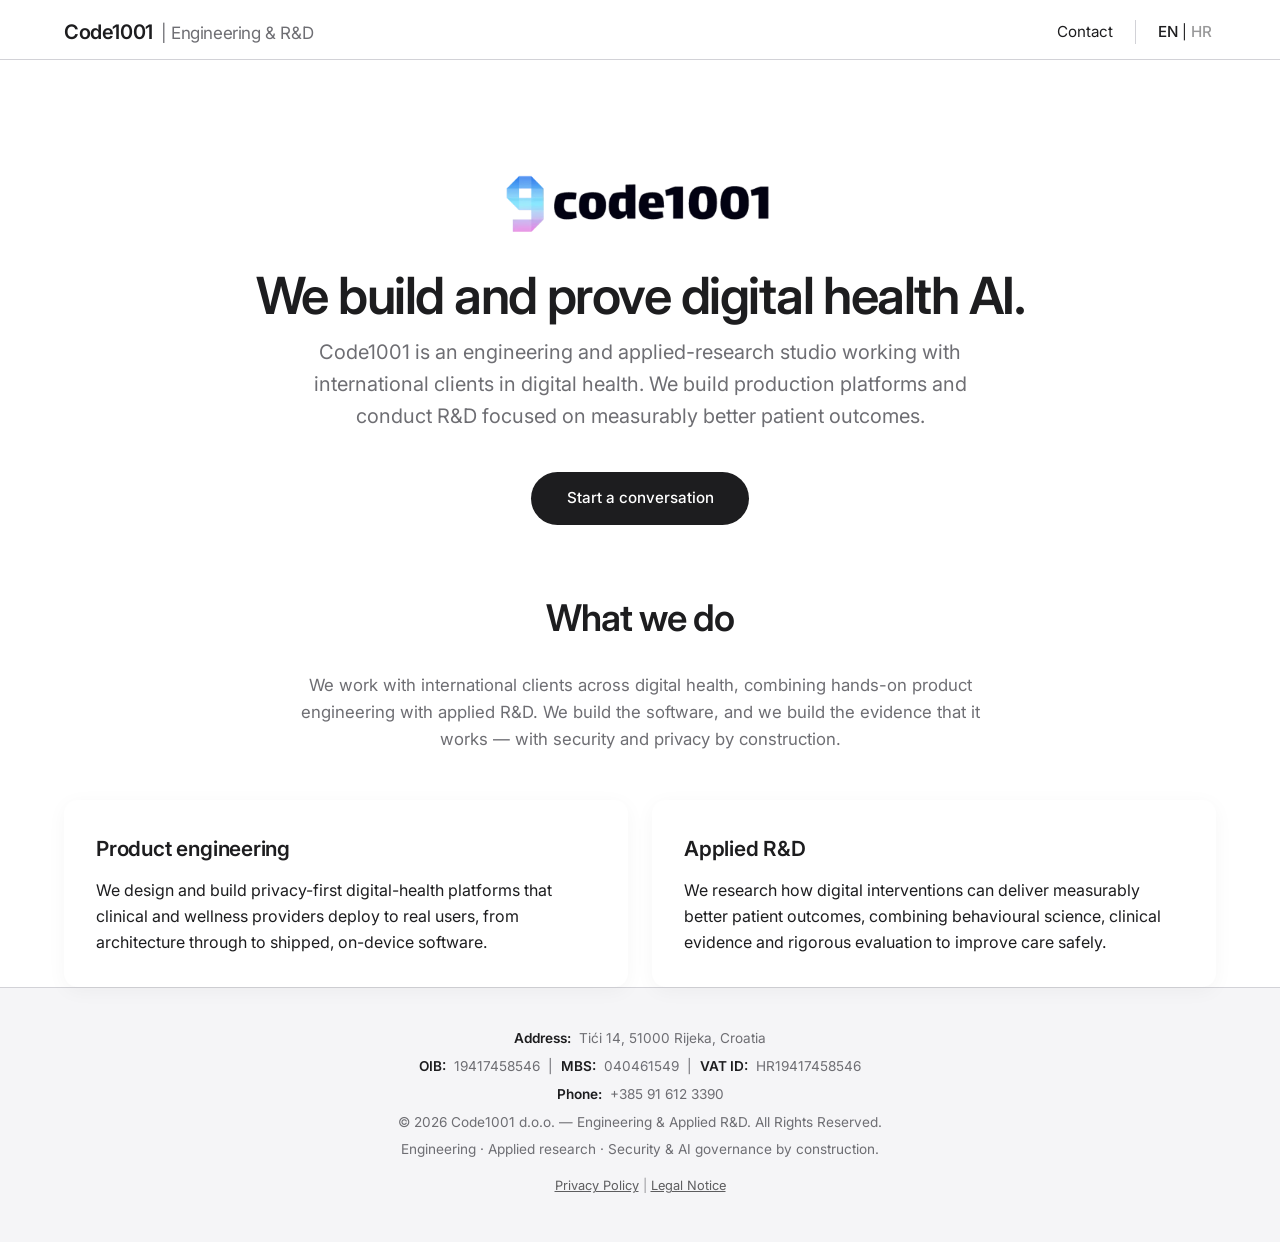
==== commit 7bf853b8: "Fix invisible footer links on light background; drop Work nav link - Footer Privacy/Legal links used" ====
--- a/index.html
+++ b/index.html
@@ -275,7 +275,6 @@
         <div class="container">
             <a href="#" class="logo">Code1001<span class="logo-descriptor">| Engineering &amp; R&amp;D</span></a>
             <nav>
-                <a href="#work">Work</a>
                 <a href="mailto:info@code1001.eu">Contact</a>
                 <div class="lang-switcher">
                     <a href="index.html" class="active">EN</a> | <a href="hr.html">HR</a>
@@ -327,8 +326,8 @@
             <p>Engineering · Applied research · Security &amp; AI governance by construction.</p>
 
             <p style="margin-top: 15px; font-size: 0.8rem; opacity: 0.7;">
-                <a href="privacy.html" style="color: var(--white); text-decoration: underline;">Privacy Policy</a> |
-                <a href="legal-notice.html" style="color: var(--white); text-decoration: underline;">Legal Notice</a>
+                <a href="privacy.html" style="color: var(--brand-primary); text-decoration: underline;">Privacy Policy</a> |
+                <a href="legal-notice.html" style="color: var(--brand-primary); text-decoration: underline;">Legal Notice</a>
             </p>
         </div>
     </footer>
